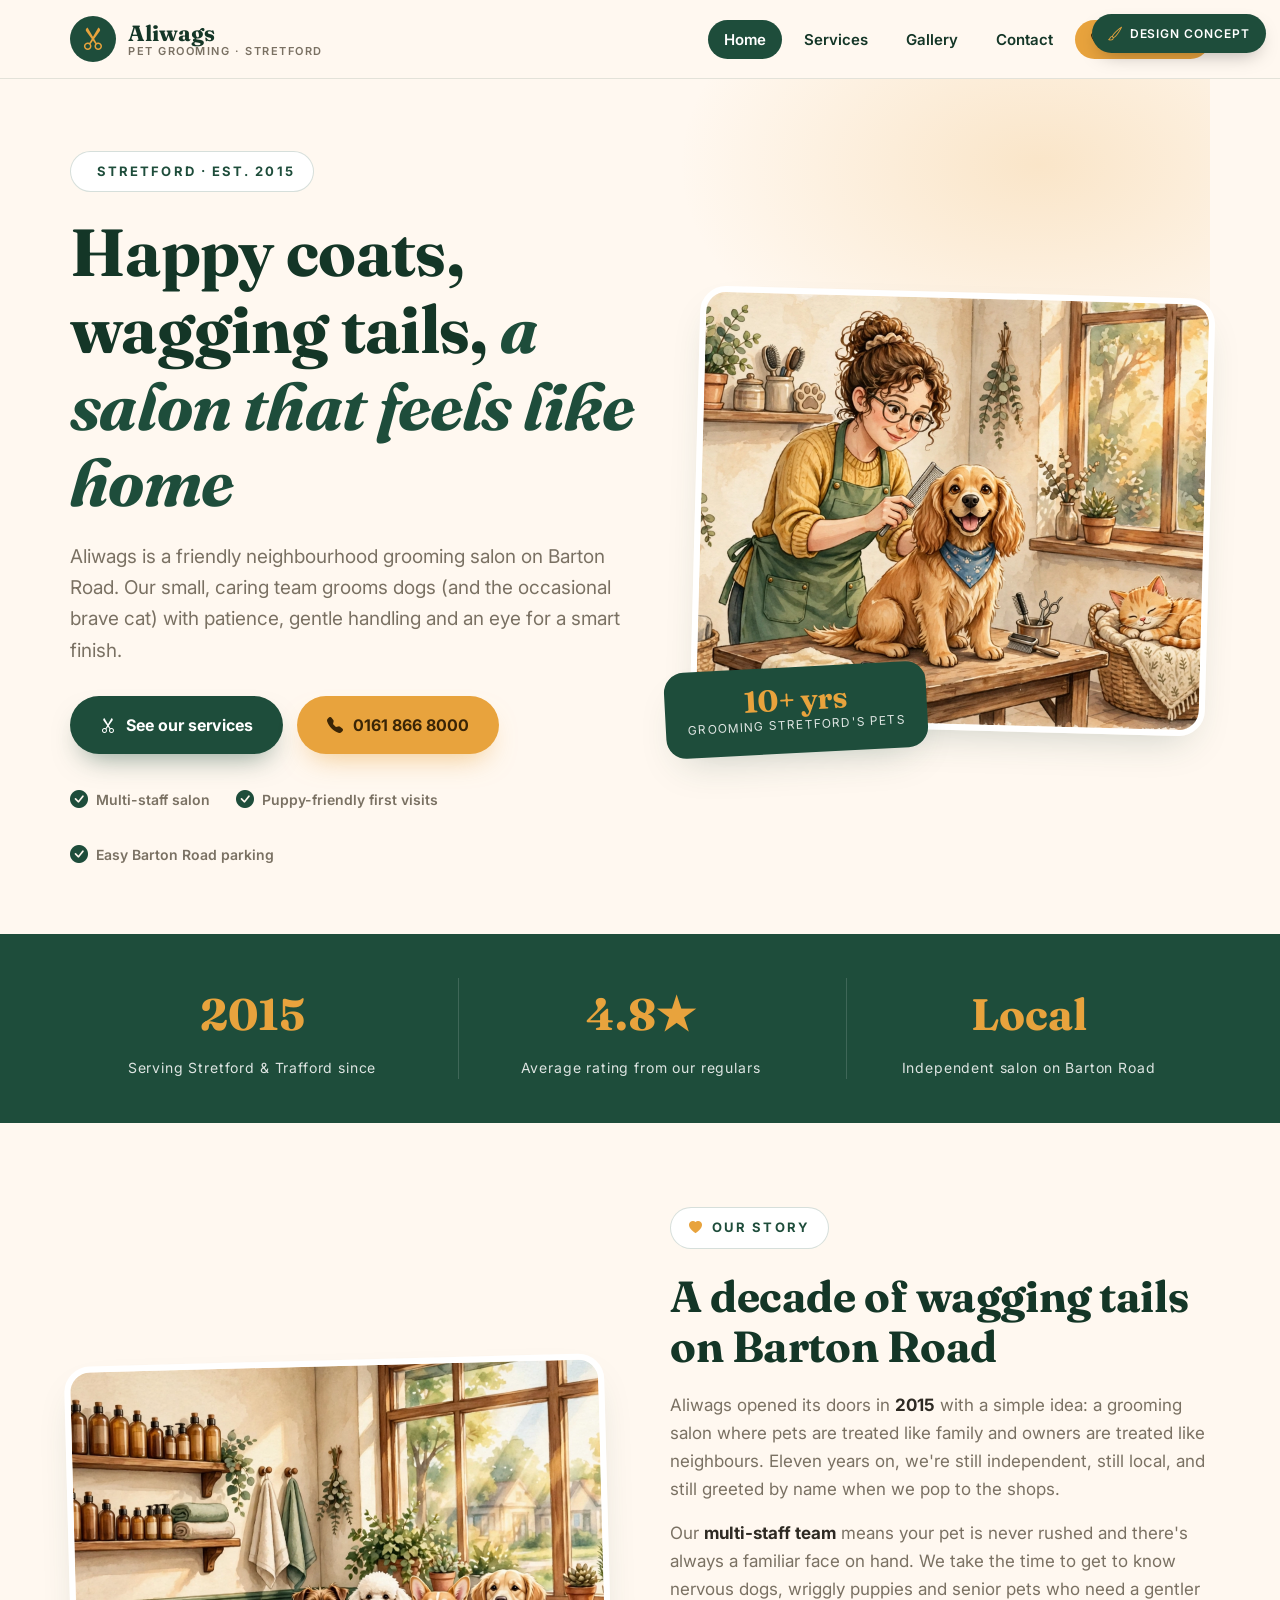
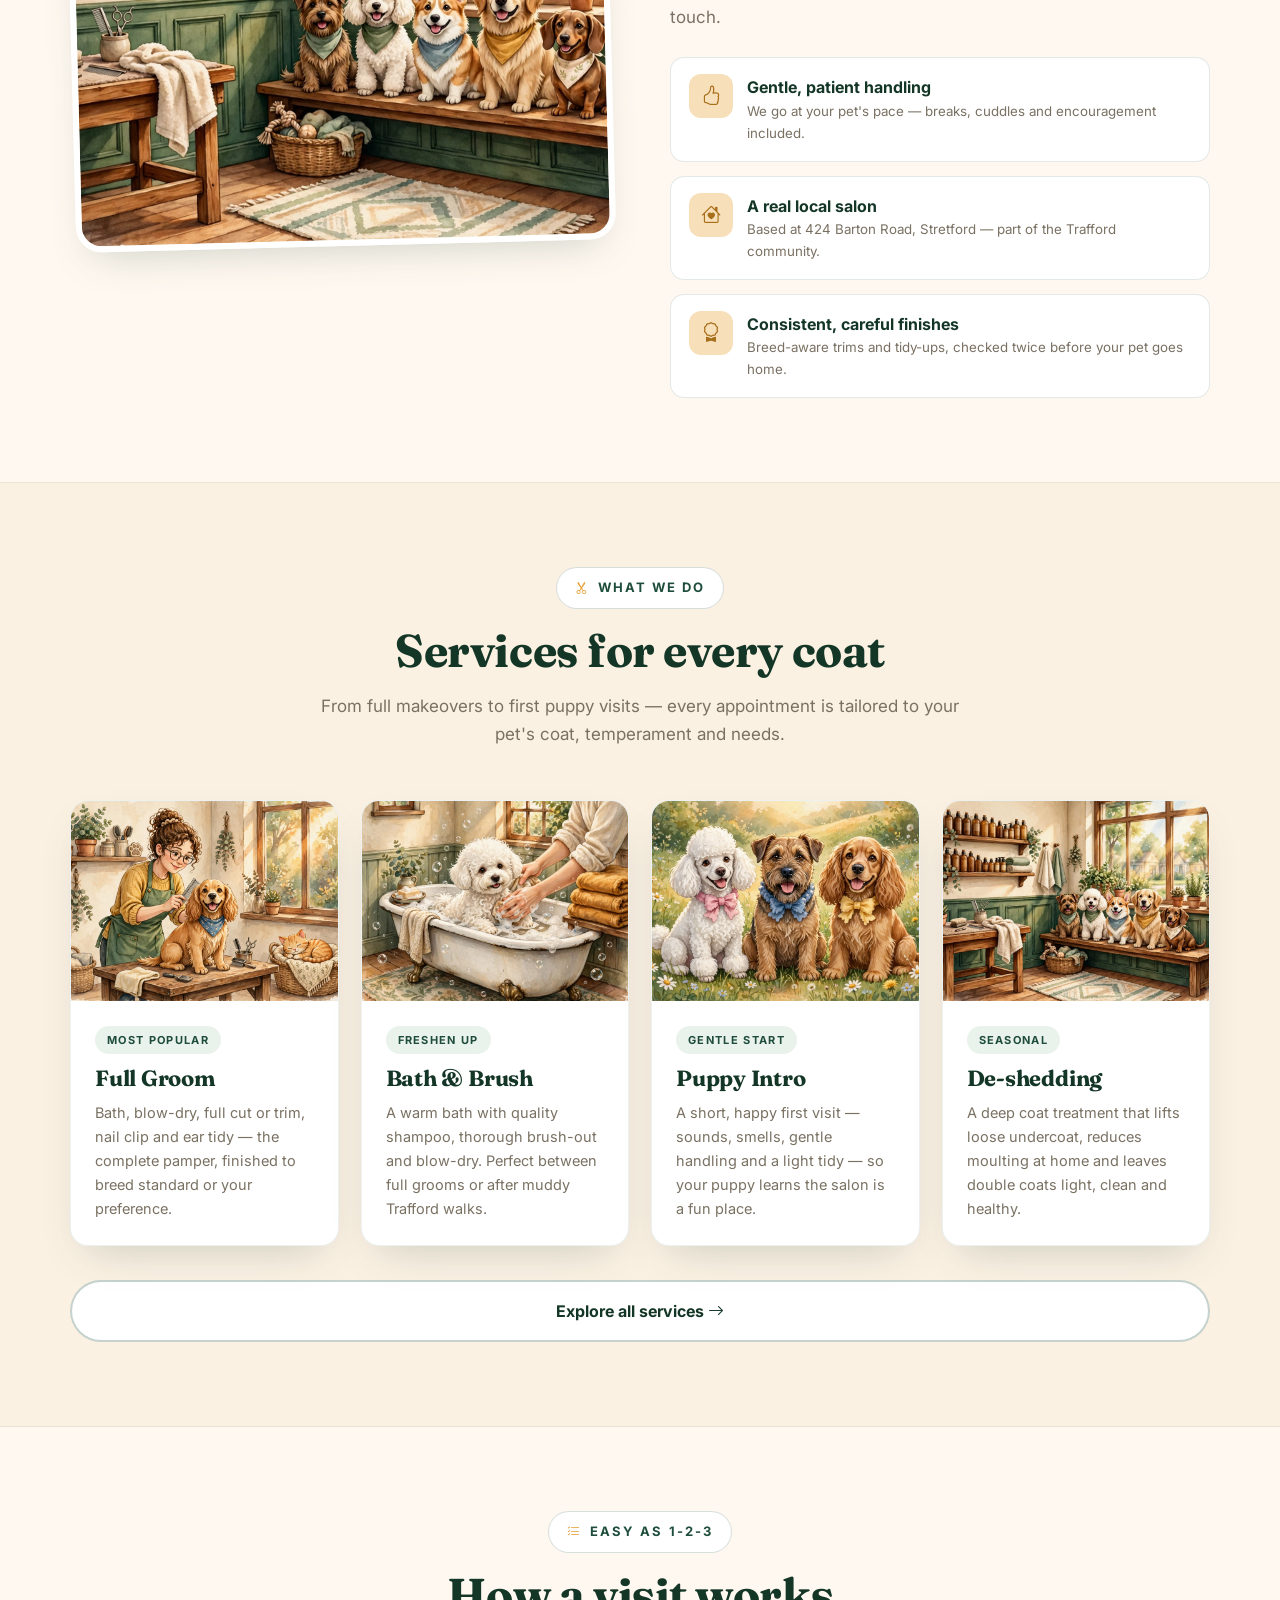
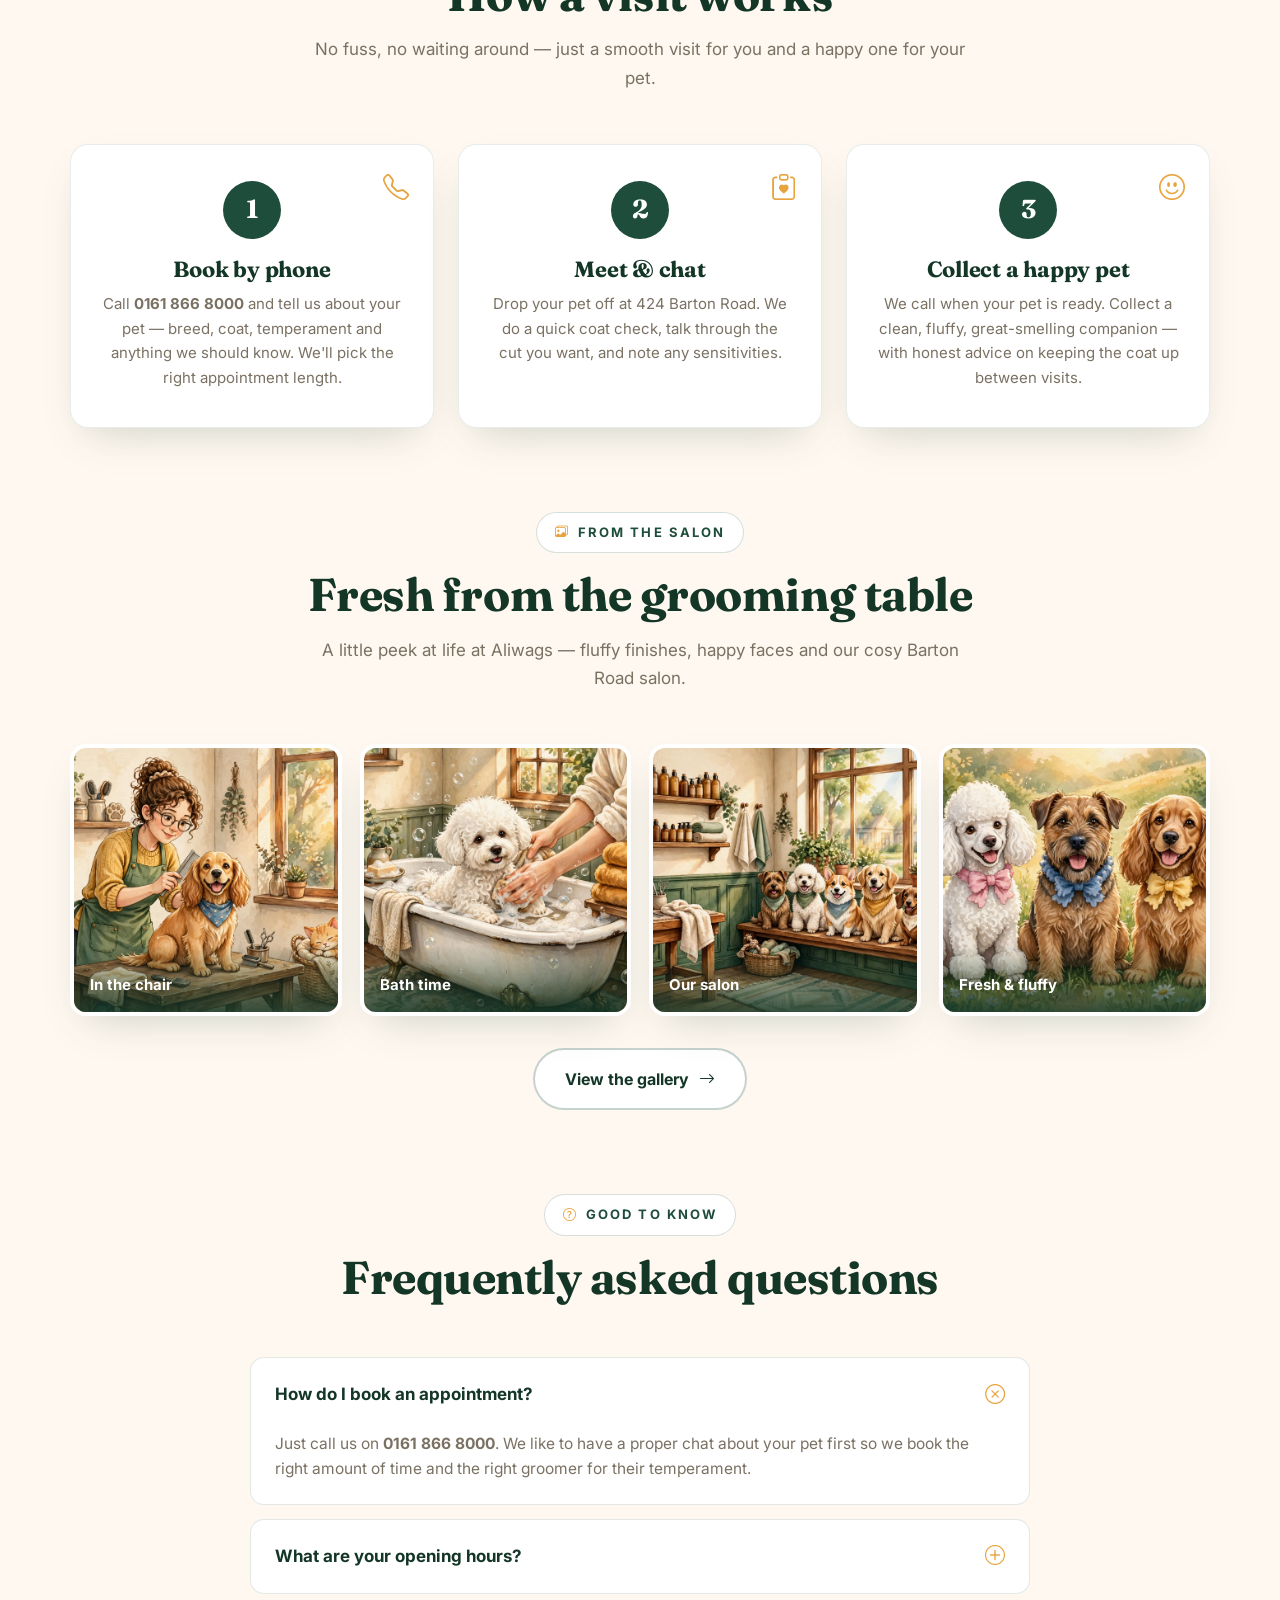
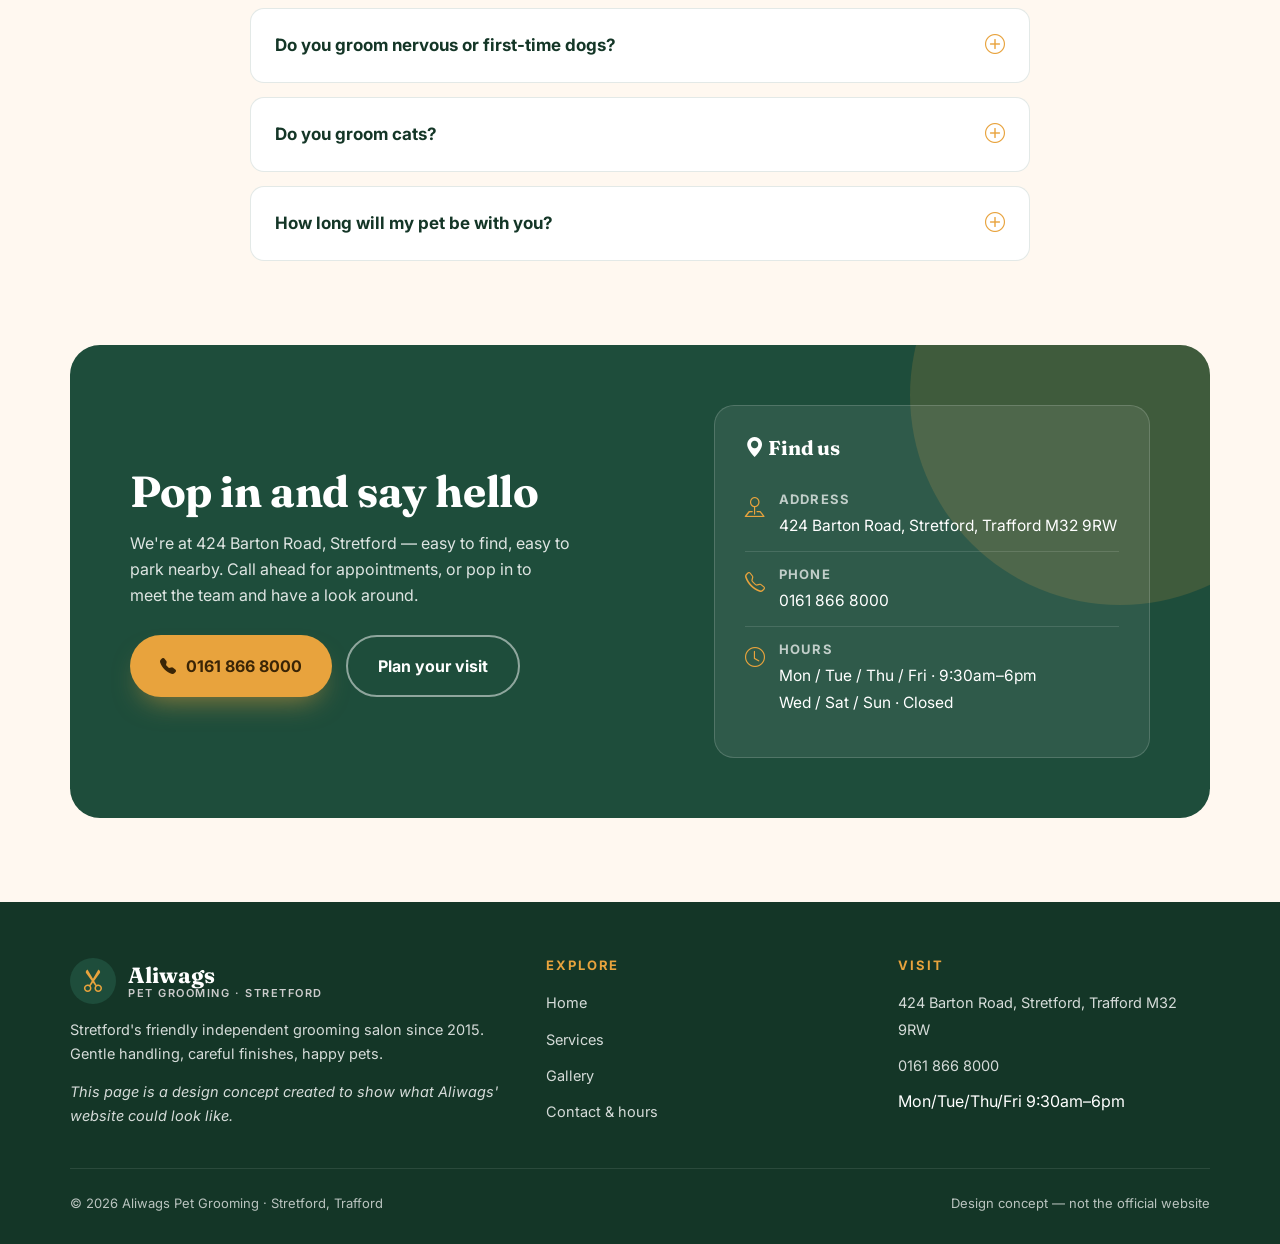
==== index.html @ 30ea9f6b "Demo website concept for Aliwags Pet Grooming (Stretford, UK)" ====
<!DOCTYPE html>
<html lang="en-GB">
<head>
<meta charset="UTF-8">
<meta name="viewport" content="width=device-width, initial-scale=1.0">
<title>Aliwags Pet Grooming | Stretford's Friendly Dog &amp; Cat Grooming Salon</title>
<meta name="description" content="Aliwags Pet Grooming, 424 Barton Road, Stretford. A friendly local grooming salon since 2015 — full grooms, baths, puppy intros and de-shedding.">
<link rel="preconnect" href="https://fonts.googleapis.com">
<link rel="preconnect" href="https://fonts.gstatic.com" crossorigin>
<link href="https://fonts.googleapis.com/css2?family=Fraunces:ital,opsz,wght@0,9..144,400;0,9..144,600;0,9..144,700;1,9..144,600&family=Inter:wght@400;500;600;700&display=swap" rel="stylesheet">
<link rel="stylesheet" href="https://cdn.jsdelivr.net/npm/bootstrap-icons@1.11.3/font/bootstrap-icons.min.css">
<link rel="stylesheet" href="assets/css/style.css">
</head>
<body>
<span class="concept-badge"><i class="bi bi-brush"></i>Design concept</span>

<header class="site-header">
  <div class="wrap nav-bar">
    <a class="brand" href="index.html" aria-label="Aliwags Pet Grooming home">
      <span class="brand-mark"><i class="bi bi-scissors"></i></span>
      <span class="brand-name">Aliwags<small>Pet Grooming · Stretford</small></span>
    </a>
    <button class="menu-toggle" aria-label="Open menu" aria-expanded="false"><i class="bi bi-list"></i></button>
    <ul class="nav-links">
      <li><a href="index.html" class="active">Home</a></li>
      <li><a href="services.html">Services</a></li>
      <li><a href="gallery.html">Gallery</a></li>
      <li><a href="contact.html">Contact</a></li>
      <li><a href="contact.html" class="nav-cta"><i class="bi bi-telephone"></i> Book a visit</a></li>
    </ul>
  </div>
</header>

<main>
  <!-- 1 · hero -->
  <div class="wrap hero">
    <div class="hero-copy">
      <span class="kicker"><i class="bi bi-paw-fill"></i> Stretford · Est. 2015</span>
      <h1>Happy coats,<br>wagging tails, <em>a salon that feels like home</em></h1>
      <p class="lead">Aliwags is a friendly neighbourhood grooming salon on Barton Road. Our small, caring team grooms dogs (and the occasional brave cat) with patience, gentle handling and an eye for a smart finish.</p>
      <div class="hero-ctas">
        <a class="btn btn-primary" href="services.html"><i class="bi bi-scissors"></i> See our services</a>
        <a class="btn btn-amber" href="contact.html"><i class="bi bi-telephone-fill"></i> 0161 866 8000</a>
      </div>
      <div class="hero-proof">
        <span><i class="bi bi-check-circle-fill"></i> Multi-staff salon</span>
        <span><i class="bi bi-check-circle-fill"></i> Puppy-friendly first visits</span>
        <span><i class="bi bi-check-circle-fill"></i> Easy Barton Road parking</span>
      </div>
    </div>
    <div class="hero-art">
      <img src="assets/img/hero-groomer.webp" alt="A groomer gently combing a happy spaniel in a warm salon">
      <div class="hero-stamp">
        <div class="big">10+ yrs</div>
        <div class="small">Grooming Stretford's pets</div>
      </div>
    </div>
  </div>

  <!-- 2 · trust stats band -->
  <div class="stats-band">
    <div class="wrap stats-grid">
      <div class="stat"><div class="num">2015</div><div class="lbl">Serving Stretford &amp; Trafford since</div></div>
      <div class="stat"><div class="num">4.8★</div><div class="lbl">Average rating from our regulars</div></div>
      <div class="stat"><div class="num">Local</div><div class="lbl">Independent salon on Barton Road</div></div>
    </div>
  </div>

  <!-- 3 · our story -->
  <section>
    <div class="wrap story-grid">
      <div class="story-art">
        <img src="assets/img/salon-interior.webp" alt="The warm, welcoming interior of the Aliwags salon">
      </div>
      <div class="story-copy">
        <span class="kicker"><i class="bi bi-heart-fill"></i> Our story</span>
        <h2>A decade of wagging tails on Barton Road</h2>
        <p>Aliwags opened its doors in <strong>2015</strong> with a simple idea: a grooming salon where pets are treated like family and owners are treated like neighbours. Eleven years on, we're still independent, still local, and still greeted by name when we pop to the shops.</p>
        <p>Our <strong>multi-staff team</strong> means your pet is never rushed and there's always a familiar face on hand. We take the time to get to know nervous dogs, wriggly puppies and senior pets who need a gentler touch.</p>
        <ul class="value-list">
          <li><span class="tile"><i class="bi bi-hand-thumbs-up"></i></span><div><b>Gentle, patient handling</b><small>We go at your pet's pace — breaks, cuddles and encouragement included.</small></div></li>
          <li><span class="tile"><i class="bi bi-house-heart"></i></span><div><b>A real local salon</b><small>Based at 424 Barton Road, Stretford — part of the Trafford community.</small></div></li>
          <li><span class="tile"><i class="bi bi-award"></i></span><div><b>Consistent, careful finishes</b><small>Breed-aware trims and tidy-ups, checked twice before your pet goes home.</small></div></li>
        </ul>
      </div>
    </div>
  </section>

  <!-- 4 · services showcase -->
  <section id="services">
    <div class="wrap">
      <div class="section-head">
        <span class="kicker"><i class="bi bi-scissors"></i> What we do</span>
        <h2>Services for every coat</h2>
        <p>From full makeovers to first puppy visits — every appointment is tailored to your pet's coat, temperament and needs.</p>
      </div>
      <div class="svc-grid">
        <article class="svc-card">
          <img src="assets/img/hero-groomer.webp" alt="Full groom in progress on a spaniel">
          <div class="svc-body">
            <span class="tag">Most popular</span>
            <h3>Full Groom</h3>
            <p>Bath, blow-dry, full cut or trim, nail clip and ear tidy — the complete pamper, finished to breed standard or your preference.</p>
          </div>
        </article>
        <article class="svc-card">
          <img src="assets/img/bath-time.webp" alt="A puppy enjoying a warm bath">
          <div class="svc-body">
            <span class="tag">Freshen up</span>
            <h3>Bath &amp; Brush</h3>
            <p>A warm bath with quality shampoo, thorough brush-out and blow-dry. Perfect between full grooms or after muddy Trafford walks.</p>
          </div>
        </article>
        <article class="svc-card">
          <img src="assets/img/happy-dogs.webp" alt="Happy puppies ready for their first groom">
          <div class="svc-body">
            <span class="tag">Gentle start</span>
            <h3>Puppy Intro</h3>
            <p>A short, happy first visit — sounds, smells, gentle handling and a light tidy — so your puppy learns the salon is a fun place.</p>
          </div>
        </article>
        <article class="svc-card">
          <img src="assets/img/salon-interior.webp" alt="De-shedding treatment area in the salon">
          <div class="svc-body">
            <span class="tag">Seasonal</span>
            <h3>De-shedding</h3>
            <p>A deep coat treatment that lifts loose undercoat, reduces moulting at home and leaves double coats light, clean and healthy.</p>
          </div>
        </article>
      </div>
      <a class="btn btn-ghost svc-more" href="services.html">Explore all services <i class="bi bi-arrow-right"></i></a>
    </div>
  </section>

  <!-- 5 · how it works -->
  <section>
    <div class="wrap">
      <div class="section-head">
        <span class="kicker"><i class="bi bi-list-check"></i> Easy as 1-2-3</span>
        <h2>How a visit works</h2>
        <p>No fuss, no waiting around — just a smooth visit for you and a happy one for your pet.</p>
      </div>
      <div class="steps">
        <div class="step">
          <i class="bi bi-telephone ico"></i>
          <div class="n">1</div>
          <h3>Book by phone</h3>
          <p>Call <strong>0161 866 8000</strong> and tell us about your pet — breed, coat, temperament and anything we should know. We'll pick the right appointment length.</p>
        </div>
        <div class="step">
          <i class="bi bi-clipboard-heart ico"></i>
          <div class="n">2</div>
          <h3>Meet &amp; chat</h3>
          <p>Drop your pet off at 424 Barton Road. We do a quick coat check, talk through the cut you want, and note any sensitivities.</p>
        </div>
        <div class="step">
          <i class="bi bi-emoji-smile ico"></i>
          <div class="n">3</div>
          <h3>Collect a happy pet</h3>
          <p>We call when your pet is ready. Collect a clean, fluffy, great-smelling companion — with honest advice on keeping the coat up between visits.</p>
        </div>
      </div>
    </div>
  </section>

  <!-- 6 · gallery preview -->
  <section style="padding-top:0">
    <div class="wrap">
      <div class="section-head">
        <span class="kicker"><i class="bi bi-images"></i> From the salon</span>
        <h2>Fresh from the grooming table</h2>
        <p>A little peek at life at Aliwags — fluffy finishes, happy faces and our cosy Barton Road salon.</p>
      </div>
      <div class="strip">
        <a href="gallery.html"><img src="assets/img/hero-groomer.webp" alt="Groomer with a spaniel"><span class="cap">In the chair</span></a>
        <a href="gallery.html"><img src="assets/img/bath-time.webp" alt="Bath time for a fluffy puppy"><span class="cap">Bath time</span></a>
        <a href="gallery.html"><img src="assets/img/salon-interior.webp" alt="Inside the Aliwags salon"><span class="cap">Our salon</span></a>
        <a href="gallery.html"><img src="assets/img/happy-dogs.webp" alt="Three happy freshly-groomed dogs"><span class="cap">Fresh &amp; fluffy</span></a>
      </div>
      <div style="text-align:center;margin-top:32px"><a class="btn btn-ghost" href="gallery.html">View the gallery <i class="bi bi-arrow-right"></i></a></div>
    </div>
  </section>

  <!-- 7 · FAQ -->
  <section style="padding-top:0">
    <div class="wrap">
      <div class="section-head">
        <span class="kicker"><i class="bi bi-question-circle"></i> Good to know</span>
        <h2>Frequently asked questions</h2>
      </div>
      <div class="faq-list">
        <details class="faq" open>
          <summary>How do I book an appointment? <i class="bi bi-plus-circle"></i></summary>
          <div class="a">Just call us on <strong>0161 866 8000</strong>. We like to have a proper chat about your pet first so we book the right amount of time and the right groomer for their temperament.</div>
        </details>
        <details class="faq">
          <summary>What are your opening hours? <i class="bi bi-plus-circle"></i></summary>
          <div class="a">We're open <strong>Monday, Tuesday, Thursday and Friday, 9:30am–6pm</strong>. We're closed on Wednesdays, Saturdays and Sundays so the team can rest — and so can the salon cats.</div>
        </details>
        <details class="faq">
          <summary>Do you groom nervous or first-time dogs? <i class="bi bi-plus-circle"></i></summary>
          <div class="a">Absolutely — it's one of the things we're known for. Our puppy intro visits are short, gentle sessions, and for nervous adults we go at their pace with breaks and plenty of reassurance. Tell us about their worries when you book.</div>
        </details>
        <details class="faq">
          <summary>Do you groom cats? <i class="bi bi-plus-circle"></i></summary>
          <div class="a">We're primarily a dog grooming salon, but we're happy to discuss confident cats for tidy-ups and de-matting. Give us a ring and we'll be honest about whether we're the right fit for your cat.</div>
        </details>
        <details class="faq">
          <summary>How long will my pet be with you? <i class="bi bi-plus-circle"></i></summary>
          <div class="a">It depends on the coat and the service — a tidy-up can be under an hour, while a full groom on a large, thick-coated dog takes longer. We'll give you a realistic time when you book and call you the moment they're ready.</div>
        </details>
      </div>
    </div>
  </section>

  <!-- 8 · visit band -->
  <section style="padding-top:0">
    <div class="wrap">
      <div class="visit">
        <div>
          <h2>Pop in and say hello</h2>
          <p>We're at 424 Barton Road, Stretford — easy to find, easy to park nearby. Call ahead for appointments, or pop in to meet the team and have a look around.</p>
          <div style="display:flex;gap:14px;flex-wrap:wrap">
            <a class="btn btn-amber" href="tel:01618668000"><i class="bi bi-telephone-fill"></i> 0161 866 8000</a>
            <a class="btn btn-ghost" href="contact.html" style="background:transparent;color:#fff;border-color:rgba(255,255,255,.5)">Plan your visit</a>
          </div>
        </div>
        <div class="visit-card">
          <h3><i class="bi bi-geo-alt-fill"></i> Find us</h3>
          <div class="vrow"><i class="bi bi-pin-map"></i><div><b>Address</b><span>424 Barton Road, Stretford, Trafford M32 9RW</span></div></div>
          <div class="vrow"><i class="bi bi-telephone"></i><div><b>Phone</b><span>0161 866 8000</span></div></div>
          <div class="vrow"><i class="bi bi-clock"></i><div><b>Hours</b><span>Mon / Tue / Thu / Fri · 9:30am–6pm<br>Wed / Sat / Sun · Closed</span></div></div>
        </div>
      </div>
    </div>
  </section>
</main>

<footer>
  <div class="wrap">
    <div class="foot-grid">
      <div>
        <div class="foot-brand">
          <span class="brand-mark"><i class="bi bi-scissors"></i></span>
          <span class="brand-name" style="color:#fff">Aliwags<small style="color:#ccc">Pet Grooming · Stretford</small></span>
        </div>
        <p>Stretford's friendly independent grooming salon since 2015. Gentle handling, careful finishes, happy pets.</p>
        <p class="concept-note" style="margin-top:14px">This page is a design concept created to show what Aliwags' website could look like.</p>
      </div>
      <div>
        <h4>Explore</h4>
        <ul>
          <li><a href="index.html">Home</a></li>
          <li><a href="services.html">Services</a></li>
          <li><a href="gallery.html">Gallery</a></li>
          <li><a href="contact.html">Contact &amp; hours</a></li>
        </ul>
      </div>
      <div>
        <h4>Visit</h4>
        <ul>
          <li><a href="contact.html">424 Barton Road, Stretford, Trafford M32 9RW</a></li>
          <li><a href="tel:01618668000">0161 866 8000</a></li>
          <li><span>Mon/Tue/Thu/Fri 9:30am–6pm</span></li>
        </ul>
      </div>
    </div>
    <div class="foot-bottom">
      <span>© 2026 Aliwags Pet Grooming · Stretford, Trafford</span>
      <span>Design concept — not the official website</span>
    </div>
  </div>
</footer>

<script>
(function(){
  var t=document.querySelector('.menu-toggle'), n=document.querySelector('.nav-links');
  t.addEventListener('click',function(){
    var open=n.classList.toggle('open');
    t.setAttribute('aria-expanded',open);
    t.innerHTML=open?'<i class="bi bi-x-lg"></i>':'<i class="bi bi-list"></i>';
  });
  n.addEventListener('click',function(e){ if(e.target.closest('a')){ n.classList.remove('open'); t.innerHTML='<i class="bi bi-list"></i>'; }});
})();
</script>
</body>
</html>
---- assets/css/style.css ----
/* Aliwags Pet Grooming — demo concept site */
:root{
  --cream:#FFF8F0;
  --cream-deep:#FBF1E3;
  --forest:#1E4D3B;
  --forest-deep:#143627;
  --amber:#E8A33D;
  --amber-soft:#F7DFB9;
  --ink:#2E2A23;
  --muted:#7A7163;
  --card:#FFFFFF;
  --radius:18px;
  --shadow:0 18px 40px -18px rgba(30,77,59,.25);
}
*{margin:0;padding:0;box-sizing:border-box}
html{scroll-behavior:smooth}
body{
  font-family:'Inter',system-ui,-apple-system,sans-serif;
  background:var(--cream);
  color:var(--ink);
  line-height:1.65;
  overflow-x:hidden;
}
h1,h2,h3,h4{font-family:'Fraunces',serif;color:var(--forest-deep);line-height:1.15;letter-spacing:-.01em}
img{max-width:100%;display:block}
a{color:inherit}
.wrap{width:min(1140px,92%);margin:0 auto}

/* ---------- concept badge ---------- */
.concept-badge{
  position:fixed;top:14px;right:14px;z-index:2000;
  background:var(--forest);color:#fff;font-size:12px;font-weight:600;letter-spacing:.08em;text-transform:uppercase;
  padding:8px 16px;border-radius:999px;box-shadow:0 8px 20px -8px rgba(0,0,0,.35);
  display:inline-flex;align-items:center;gap:7px;
}
.concept-badge i{font-size:14px;color:var(--amber)}

/* ---------- header / nav ---------- */
.site-header{
  position:sticky;top:0;z-index:900;
  background:rgba(255,248,240,.92);backdrop-filter:blur(10px);
  border-bottom:1px solid rgba(30,77,59,.12);
}
.nav-bar{display:flex;align-items:center;justify-content:space-between;padding:16px 0}
.brand{display:flex;align-items:center;gap:12px;text-decoration:none}
.brand-mark{
  width:46px;height:46px;border-radius:50%;background:var(--forest);color:var(--amber);
  display:flex;align-items:center;justify-content:center;font-size:24px;flex:none;
}
.brand-name{font-family:'Fraunces',serif;font-size:22px;font-weight:700;color:var(--forest-deep);line-height:1.1}
.brand-name small{display:block;font-family:'Inter',sans-serif;font-size:11px;font-weight:600;letter-spacing:.14em;text-transform:uppercase;color:var(--muted)}
.nav-links{display:flex;align-items:center;gap:6px;list-style:none}
.nav-links a{
  text-decoration:none;font-weight:600;font-size:15px;color:var(--forest-deep);
  padding:10px 16px;border-radius:999px;transition:background .2s;
}
.nav-links a:hover{background:var(--amber-soft)}
.nav-links a.active{background:var(--forest);color:#fff}
.nav-cta{background:var(--amber)!important;color:#3a2506!important}
.menu-toggle{display:none;background:none;border:2px solid var(--forest);border-radius:10px;
  width:46px;height:46px;cursor:pointer;color:var(--forest);font-size:22px}

/* ---------- hero (home) ---------- */
.hero{display:grid;grid-template-columns:1.05fr .95fr;gap:56px;align-items:center;padding:72px 0 64px;position:relative}
.hero::before{
  content:"";position:absolute;inset:0;pointer-events:none;
  background:radial-gradient(600px 380px at 85% 10%,rgba(232,163,61,.22),transparent 60%);
}
.kicker{display:inline-flex;align-items:center;gap:8px;font-size:13px;font-weight:700;letter-spacing:.16em;text-transform:uppercase;
  color:var(--forest);background:#fff;border:1px solid rgba(30,77,59,.18);padding:9px 18px;border-radius:999px;margin-bottom:22px}
.kicker i{color:var(--amber)}
.hero h1{font-size:clamp(42px,5.2vw,68px);margin-bottom:20px}
.hero h1 em{font-style:italic;color:var(--forest)}
.hero p.lead{font-size:19px;color:var(--muted);max-width:52ch;margin-bottom:30px}
.hero-ctas{display:flex;gap:14px;flex-wrap:wrap;margin-bottom:30px}
.btn{display:inline-flex;align-items:center;gap:10px;text-decoration:none;font-weight:700;font-size:16px;
  padding:16px 30px;border-radius:999px;transition:transform .2s,box-shadow .2s;cursor:pointer;border:none}
.btn:hover{transform:translateY(-2px)}
.btn-primary{background:var(--forest);color:#fff;box-shadow:0 14px 28px -12px rgba(30,77,59,.55)}
.btn-amber{background:var(--amber);color:#3a2506;box-shadow:0 14px 28px -12px rgba(232,163,61,.6)}
.btn-ghost{background:#fff;color:var(--forest-deep);border:2px solid rgba(30,77,59,.25)}
.hero-proof{display:flex;gap:26px;flex-wrap:wrap;font-size:14px;color:var(--muted);font-weight:600}
.hero-proof span{display:inline-flex;align-items:center;gap:8px}
.hero-proof i{color:var(--forest);font-size:18px}
.hero-art{position:relative}
.hero-art img{border-radius:26px;box-shadow:var(--shadow);border:6px solid #fff;transform:rotate(1.5deg);width:100%;aspect-ratio:4/3.4;object-fit:cover}
.hero-stamp{
  position:absolute;left:-30px;bottom:-24px;background:var(--forest);color:#fff;border-radius:20px;
  padding:18px 22px;box-shadow:var(--shadow);transform:rotate(-3deg);text-align:center;
}
.hero-stamp .big{font-family:'Fraunces',serif;font-size:30px;font-weight:700;color:var(--amber);line-height:1}
.hero-stamp .small{font-size:12px;letter-spacing:.1em;text-transform:uppercase;opacity:.85}

/* ---------- stats band ---------- */
.stats-band{background:var(--forest);color:#fff;padding:44px 0}
.stats-grid{display:grid;grid-template-columns:repeat(3,1fr);gap:24px;text-align:center}
.stat .num{font-family:'Fraunces',serif;font-size:44px;font-weight:700;color:var(--amber)}
.stat .lbl{font-size:14px;letter-spacing:.06em;opacity:.85;margin-top:6px}
.stat + .stat{border-left:1px solid rgba(255,255,255,.15)}

/* ---------- sections ---------- */
section{padding:84px 0}
.section-head{text-align:center;max-width:680px;margin:0 auto 52px}
.section-head .kicker{margin-bottom:16px}
.section-head h2{font-size:clamp(32px,3.6vw,46px);margin-bottom:14px}
.section-head p{color:var(--muted);font-size:17px}

/* story */
.story-grid{display:grid;grid-template-columns:1fr 1fr;gap:60px;align-items:center}
.story-art img{border-radius:26px;box-shadow:var(--shadow);border:6px solid #fff;transform:rotate(-1.5deg);width:100%;aspect-ratio:4/3.6;object-fit:cover}
.story-copy h2{font-size:clamp(32px,3.4vw,44px);margin-bottom:20px}
.story-copy p{color:var(--muted);margin-bottom:16px;font-size:17px}
.story-copy p strong{color:var(--ink)}
.value-list{list-style:none;margin-top:26px;display:grid;gap:14px}
.value-list li{display:flex;gap:14px;align-items:flex-start;background:#fff;border:1px solid rgba(30,77,59,.12);border-radius:14px;padding:16px 18px}
.value-list .tile{flex:none;width:44px;height:44px;border-radius:12px;background:var(--amber-soft);color:#a86f1b;display:flex;align-items:center;justify-content:center;font-size:20px}
.value-list b{color:var(--forest-deep)}
.value-list small{color:var(--muted);display:block}

/* services showcase */
#services{background:var(--cream-deep);border-top:1px solid rgba(30,77,59,.08);border-bottom:1px solid rgba(30,77,59,.08)}
.svc-grid{display:grid;grid-template-columns:repeat(4,1fr);gap:22px}
.svc-card{background:var(--card);border-radius:var(--radius);overflow:hidden;box-shadow:var(--shadow);border:1px solid rgba(30,77,59,.08);transition:transform .25s}
.svc-card:hover{transform:translateY(-6px)}
.svc-card img{width:100%;aspect-ratio:4/3;object-fit:cover}
.svc-body{padding:24px}
.svc-body .tag{display:inline-block;font-size:11px;font-weight:700;letter-spacing:.12em;text-transform:uppercase;color:var(--forest);background:#EAF2EC;padding:5px 12px;border-radius:999px;margin-bottom:12px}
.svc-body h3{font-size:22px;margin-bottom:10px}
.svc-body p{font-size:14.5px;color:var(--muted)}
.svc-more{display:block;text-align:center;margin-top:34px}

/* how it works */
.steps{display:grid;grid-template-columns:repeat(3,1fr);gap:24px;counter-reset:step}
.step{background:#fff;border-radius:var(--radius);padding:36px 30px;text-align:center;border:1px solid rgba(30,77,59,.1);position:relative;box-shadow:var(--shadow)}
.step .n{
  width:58px;height:58px;border-radius:50%;background:var(--forest);color:#fff;
  font-family:'Fraunces',serif;font-size:26px;font-weight:700;display:flex;align-items:center;justify-content:center;margin:0 auto 18px;
}
.step h3{font-size:22px;margin-bottom:10px}
.step p{color:var(--muted);font-size:15px}
.step .ico{position:absolute;top:22px;right:24px;font-size:26px;color:var(--amber)}

/* gallery preview */
.strip{display:grid;grid-template-columns:repeat(4,1fr);gap:18px}
.strip a{display:block;border-radius:16px;overflow:hidden;box-shadow:var(--shadow);border:4px solid #fff;position:relative;text-decoration:none}
.strip img{width:100%;aspect-ratio:1/1;object-fit:cover;transition:transform .35s}
.strip a:hover img{transform:scale(1.06)}
.strip .cap{position:absolute;left:0;right:0;bottom:0;padding:28px 16px 14px;color:#fff;font-weight:700;font-size:15px;
  background:linear-gradient(transparent,rgba(20,54,39,.85))}

/* FAQ */
.faq-list{max-width:780px;margin:0 auto;display:grid;gap:14px}
.faq{background:#fff;border:1px solid rgba(30,77,59,.12);border-radius:14px;overflow:hidden}
.faq summary{cursor:pointer;list-style:none;display:flex;justify-content:space-between;align-items:center;gap:16px;
  padding:20px 24px;font-weight:700;font-size:17px;color:var(--forest-deep)}
.faq summary::-webkit-details-marker{display:none}
.faq summary i{color:var(--amber);font-size:20px;flex:none;transition:transform .25s}
.faq[open] summary i{transform:rotate(45deg)}
.faq .a{padding:0 24px 22px;color:var(--muted);font-size:15.5px}

/* visit band */
.visit{background:var(--forest);color:#fff;border-radius:30px;padding:60px;display:grid;grid-template-columns:1.1fr .9fr;gap:50px;align-items:center;position:relative;overflow:hidden}
.visit::after{content:"";position:absolute;width:420px;height:420px;border-radius:50%;background:rgba(232,163,61,.16);top:-160px;right:-120px}
.visit h2{color:#fff;font-size:clamp(30px,3.4vw,44px);margin-bottom:14px}
.visit p{opacity:.85;margin-bottom:26px;max-width:44ch}
.visit-card{background:rgba(255,255,255,.08);border:1px solid rgba(255,255,255,.16);border-radius:20px;padding:30px;position:relative;z-index:2}
.visit-card h3{color:#fff;font-size:20px;margin-bottom:18px}
.vrow{display:flex;gap:14px;align-items:flex-start;padding:12px 0;border-bottom:1px solid rgba(255,255,255,.12)}
.vrow:last-child{border:none}
.vrow i{font-size:20px;color:var(--amber);margin-top:3px}
.vrow b{display:block;font-size:13px;letter-spacing:.1em;text-transform:uppercase;opacity:.7;margin-bottom:2px}
.vrow span{font-size:15.5px}

/* footer */
footer{background:var(--forest-deep);color:#fff;padding:56px 0 30px}
.foot-grid{display:grid;grid-template-columns:1.4fr 1fr 1fr;gap:40px;margin-bottom:40px}
.foot-grid h4{color:var(--amber);font-family:'Inter',sans-serif;font-size:13px;letter-spacing:.14em;text-transform:uppercase;margin-bottom:16px}
.foot-grid p,.foot-grid a{font-size:14.5px;opacity:.82;text-decoration:none}
.foot-grid ul{list-style:none;display:grid;gap:10px}
.foot-grid a:hover{opacity:1;color:var(--amber)}
.foot-brand{display:flex;align-items:center;gap:12px;margin-bottom:14px}
.foot-bottom{border-top:1px solid rgba(255,255,255,.14);padding-top:24px;display:flex;justify-content:space-between;gap:14px;flex-wrap:wrap;font-size:13px;opacity:.7}
.concept-note{opacity:.55;font-style:italic}

/* ---------- inner pages ---------- */
.page-hero{background:var(--forest);color:#fff;padding:70px 0;text-align:center;position:relative;overflow:hidden}
.page-hero::after{content:"";position:absolute;width:520px;height:520px;border-radius:50%;background:rgba(232,163,61,.14);bottom:-260px;left:50%;transform:translateX(-50%)}
.page-hero h1{color:#fff;font-size:clamp(36px,4.6vw,58px);margin-bottom:12px;position:relative;z-index:2}
.page-hero p{opacity:.85;max-width:60ch;margin:0 auto;position:relative;z-index:2}
.crumbs{font-size:13px;letter-spacing:.1em;text-transform:uppercase;opacity:.6;margin-bottom:14px;position:relative;z-index:2}
.crumbs a{color:var(--amber);text-decoration:none}

/* services detail */
.svc-detail{display:grid;grid-template-columns:1fr 1fr;gap:56px;align-items:center;margin-bottom:80px}
.svc-detail:last-of-type{margin-bottom:0}
.svc-detail.flip .svc-art{order:2}
.svc-art img{border-radius:24px;box-shadow:var(--shadow);border:6px solid #fff;width:100%;aspect-ratio:4/3.2;object-fit:cover}
.svc-art{position:relative}
.svc-art .tile-badge{
  position:absolute;top:-20px;right:24px;width:76px;height:76px;border-radius:22px;background:var(--amber);
  display:flex;align-items:center;justify-content:center;font-size:34px;color:#3a2506;box-shadow:var(--shadow);transform:rotate(8deg);
}
.svc-copy .tag{display:inline-block;font-size:11px;font-weight:700;letter-spacing:.12em;text-transform:uppercase;color:var(--forest);background:#EAF2EC;padding:5px 12px;border-radius:999px;margin-bottom:14px}
.svc-copy h2{font-size:clamp(28px,3vw,38px);margin-bottom:16px}
.svc-copy p{color:var(--muted);margin-bottom:14px;font-size:16px}
.svc-copy ul{list-style:none;display:grid;gap:10px;margin:20px 0 26px}
.svc-copy ul li{display:flex;gap:12px;align-items:flex-start;font-size:15px}
.svc-copy ul i{color:var(--forest);font-size:18px;margin-top:3px}

/* gallery grid */
.gallery-grid{display:grid;grid-template-columns:repeat(2,1fr);gap:26px}
.g-item{border-radius:22px;overflow:hidden;box-shadow:var(--shadow);border:6px solid #fff;position:relative}
.g-item img{width:100%;aspect-ratio:4/3;object-fit:cover}
.g-item figcaption{position:absolute;left:0;right:0;bottom:0;padding:34px 22px 18px;color:#fff;font-weight:700;font-size:17px;
  background:linear-gradient(transparent,rgba(20,54,39,.85))}
.g-item figcaption small{display:block;font-weight:400;font-size:13px;opacity:.85}

/* contact */
.contact-grid{display:grid;grid-template-columns:1fr 1fr;gap:56px;align-items:start}
.hours-table{width:100%;border-collapse:collapse;background:#fff;border-radius:16px;overflow:hidden;box-shadow:var(--shadow);font-size:15px}
.hours-table th{background:var(--forest);color:#fff;text-align:left;padding:14px 20px;font-size:13px;letter-spacing:.1em;text-transform:uppercase}
.hours-table td{padding:13px 20px;border-bottom:1px solid rgba(30,77,59,.08)}
.hours-table tr:last-child td{border:none}
.hours-table tr.closed td{color:var(--muted);font-style:italic}
.hours-table tr.today td{background:var(--amber-soft);font-weight:700}
.info-card{background:#fff;border-radius:var(--radius);padding:30px;box-shadow:var(--shadow);border:1px solid rgba(30,77,59,.08);margin-bottom:24px}
.info-card h3{font-size:21px;margin-bottom:16px;display:flex;align-items:center;gap:10px}
.info-card h3 i{color:var(--amber)}
.info-card .vrow{border-bottom-color:rgba(30,77,59,.1)}
.info-card .vrow b{color:var(--muted)}
.btn-block{display:block;text-align:center;width:100%}
.map-link{display:inline-flex;align-items:center;gap:10px;margin-top:18px;font-weight:700;color:var(--forest);text-decoration:none}
.map-link:hover{color:var(--amber)}

/* ---------- responsive ---------- */
@media (max-width:960px){
  .concept-badge{top:auto;right:auto;bottom:14px;left:14px}
  .menu-toggle{display:block}
  .nav-links{
    display:none;position:absolute;top:100%;left:0;right:0;
    flex-direction:column;align-items:stretch;gap:4px;
    background:var(--cream);border-bottom:1px solid rgba(30,77,59,.15);
    padding:14px 4% 20px;box-shadow:0 24px 40px -20px rgba(0,0,0,.3);
  }
  .nav-links.open{display:flex;z-index:1500}
  .nav-links a{text-align:center;padding:14px}
  .site-header{position:sticky}
  .hero{grid-template-columns:1fr;padding:52px 0 48px;gap:40px}
  .hero-stamp{left:10px}
  .svc-grid{grid-template-columns:1fr 1fr}
  .strip{grid-template-columns:1fr 1fr}
  .stats-grid{grid-template-columns:1fr;gap:26px}
  .stat + .stat{border-left:none;border-top:1px solid rgba(255,255,255,.15);padding-top:26px}
  .story-grid,.svc-detail,.visit,.contact-grid,.foot-grid{grid-template-columns:1fr}
  .visit{padding:44px 30px}
  .steps{grid-template-columns:1fr}
  .gallery-grid{grid-template-columns:1fr}
  .svc-detail.flip .svc-art{order:0}
}
@media (max-width:560px){
  .svc-grid{grid-template-columns:1fr}
  section{padding:64px 0}
  .concept-badge{font-size:10px;padding:7px 12px}
}
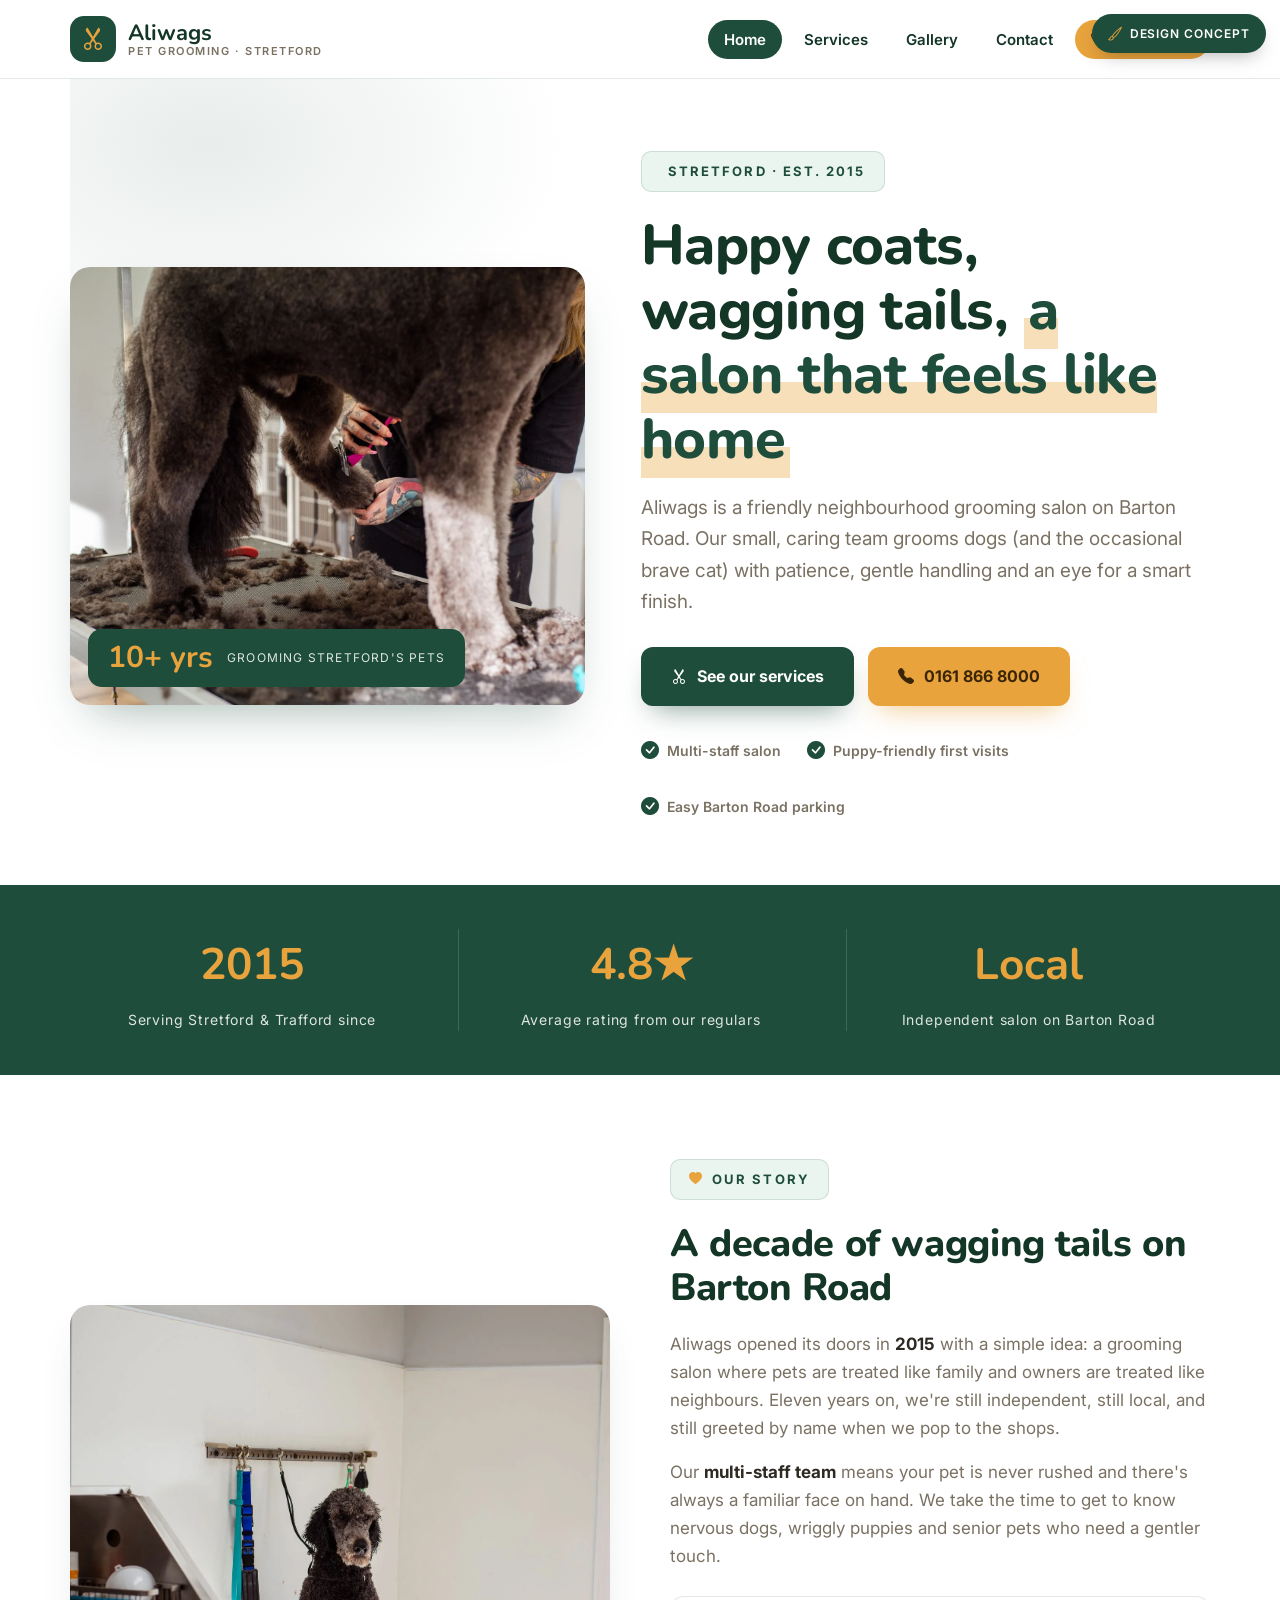
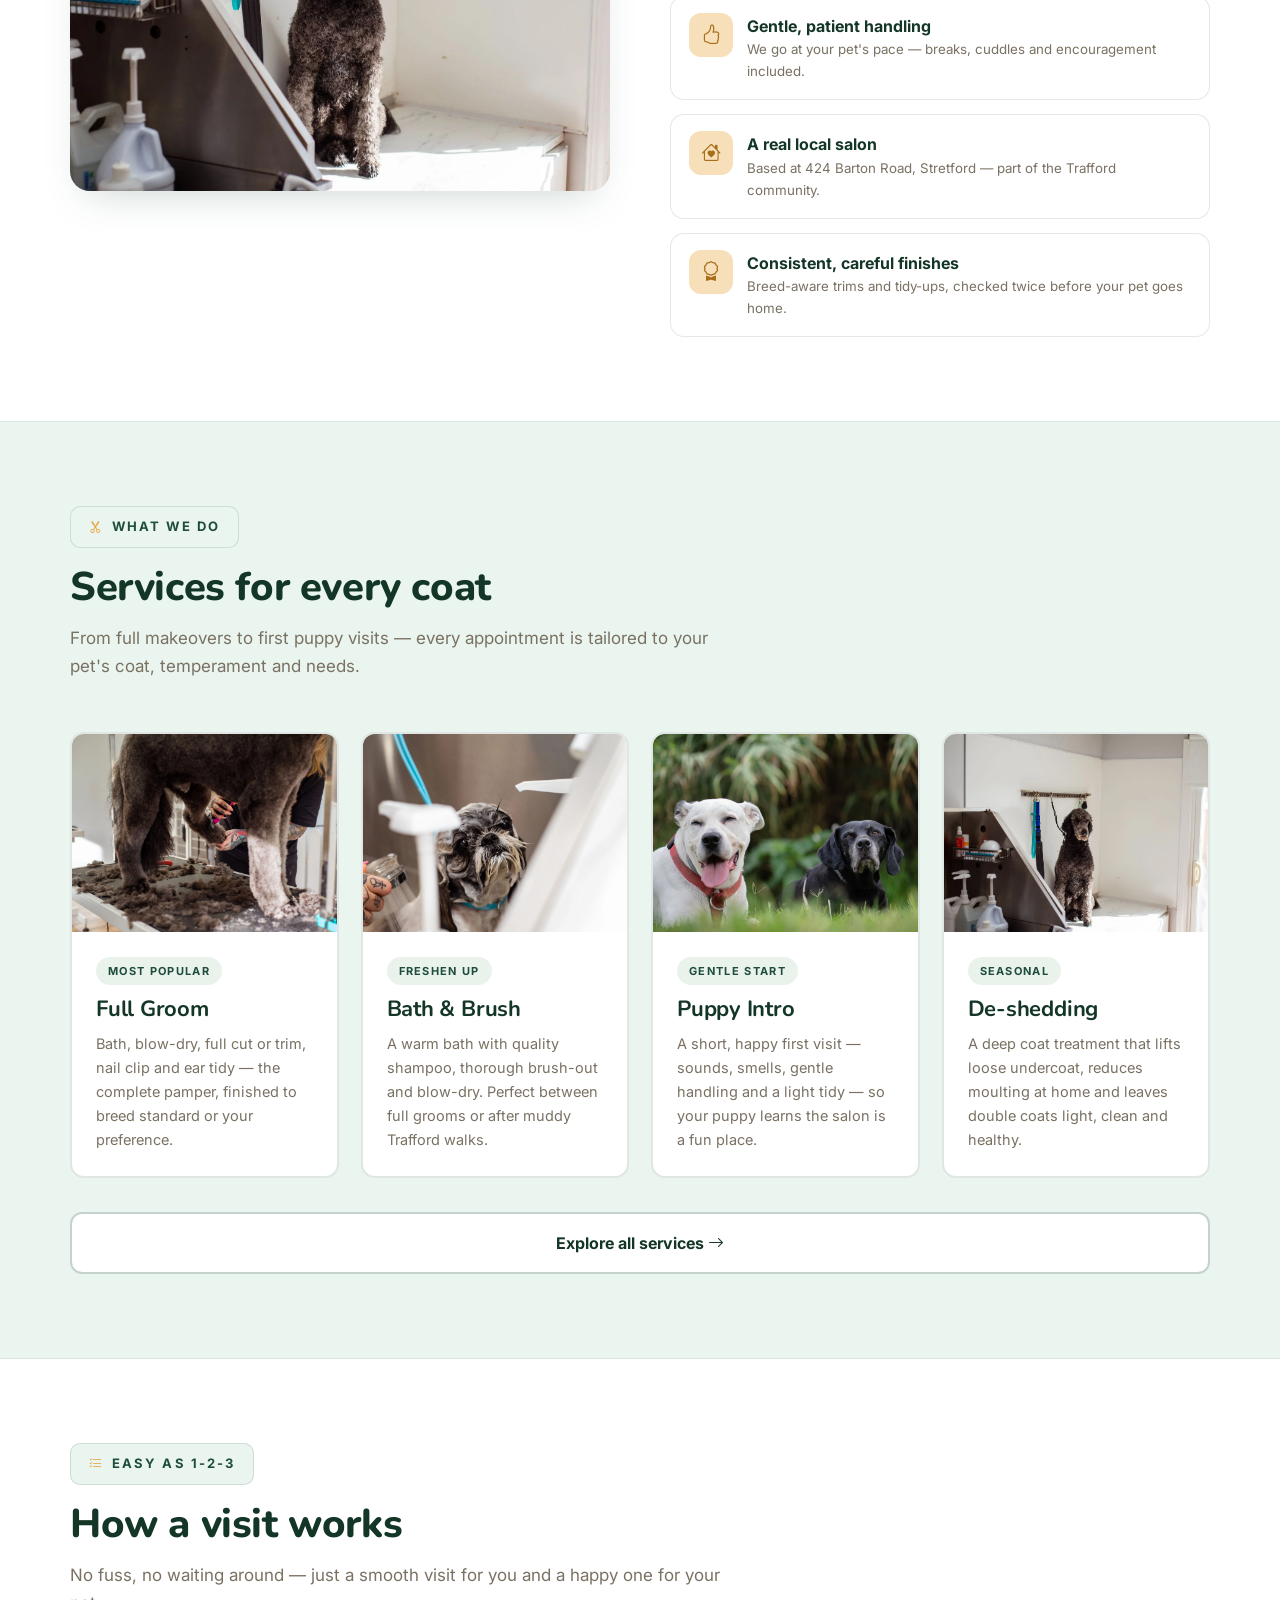
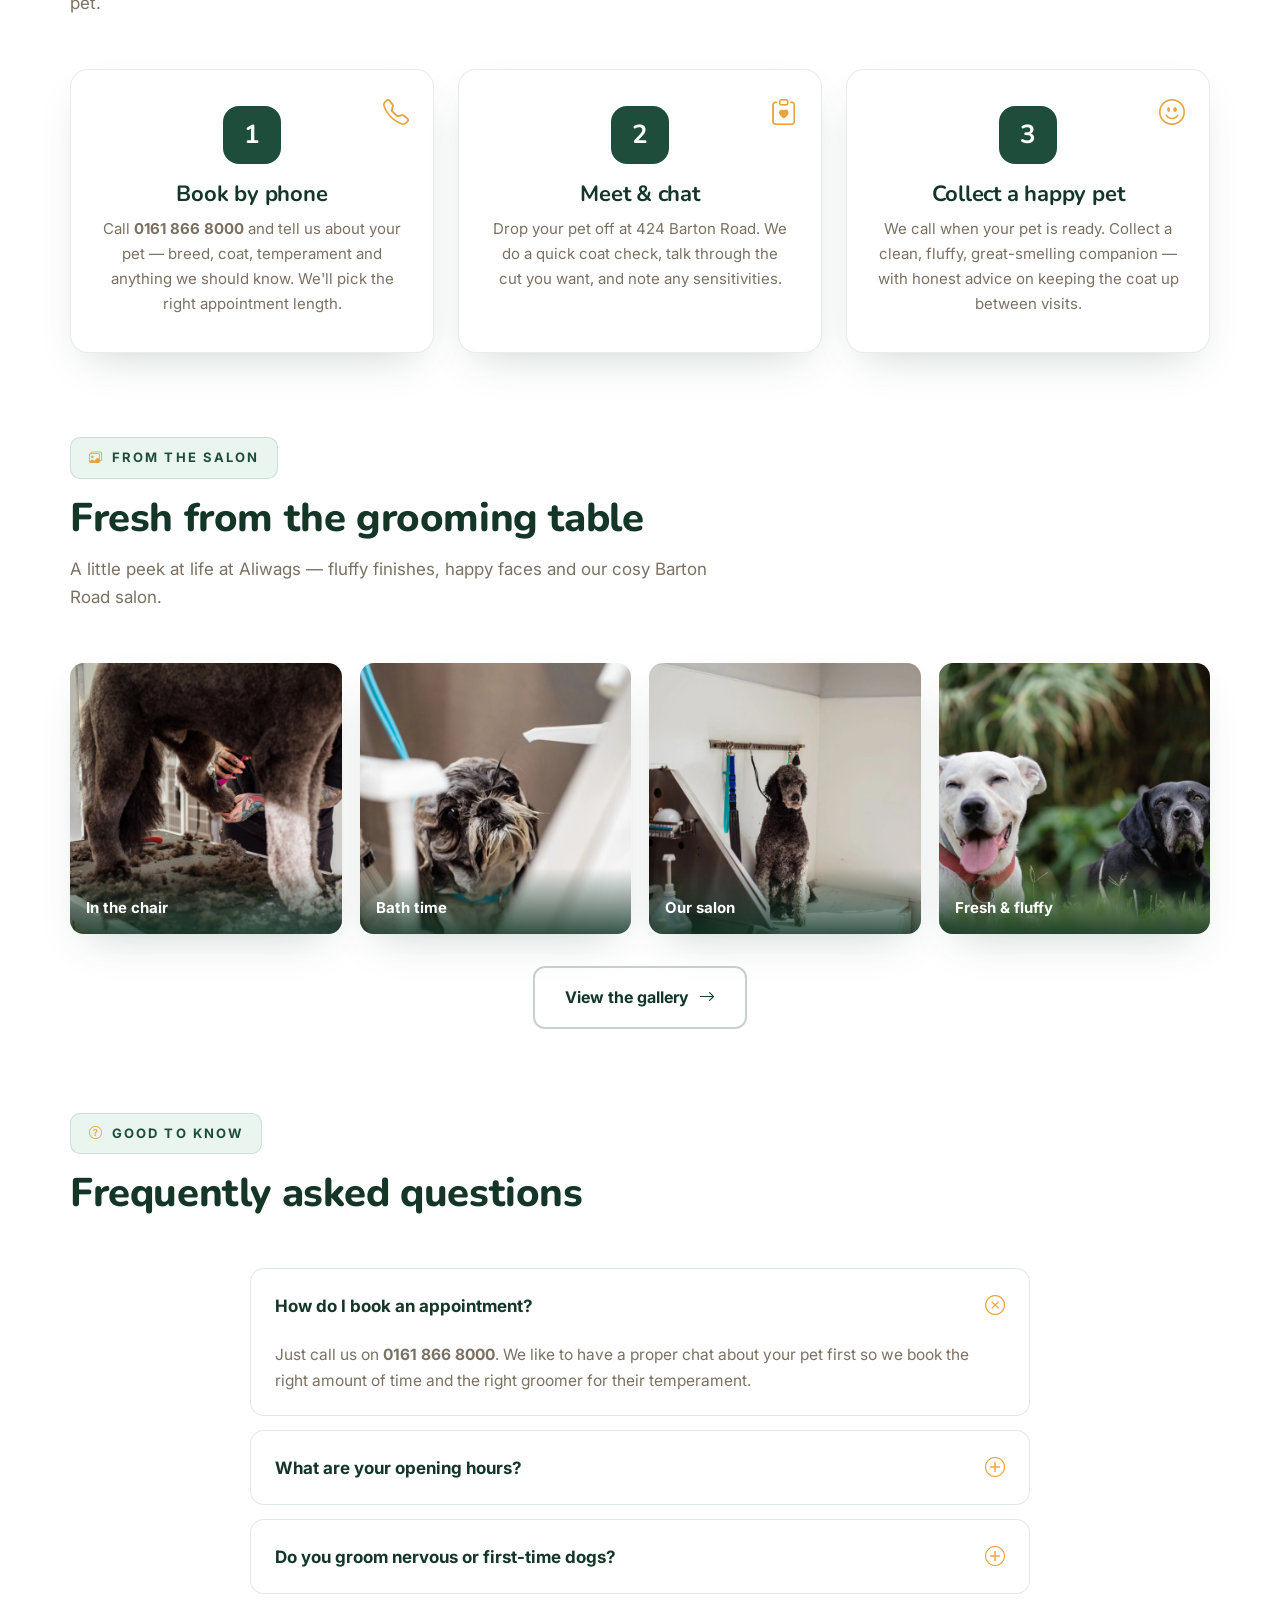
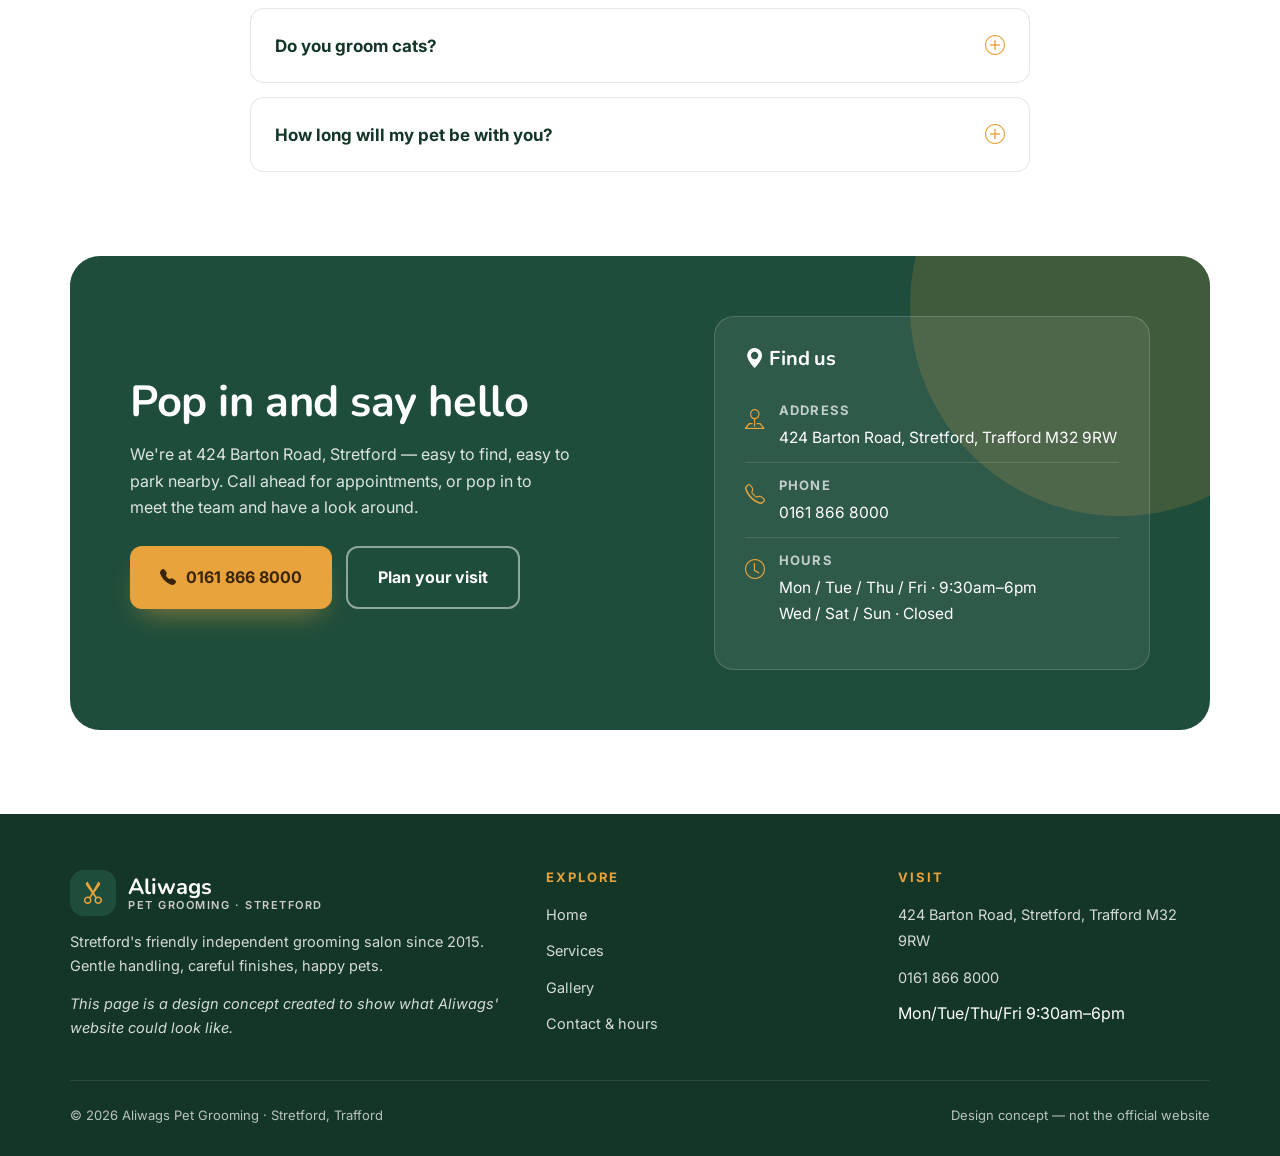
==== commit 73d2c6e3: "Demo website concept for Aliwags Pet Grooming (Stretford)" ====
--- a/index.html
+++ b/index.html
@@ -7,7 +7,7 @@
 <meta name="description" content="Aliwags Pet Grooming, 424 Barton Road, Stretford. A friendly local grooming salon since 2015 — full grooms, baths, puppy intros and de-shedding.">
 <link rel="preconnect" href="https://fonts.googleapis.com">
 <link rel="preconnect" href="https://fonts.gstatic.com" crossorigin>
-<link href="https://fonts.googleapis.com/css2?family=Fraunces:ital,opsz,wght@0,9..144,400;0,9..144,600;0,9..144,700;1,9..144,600&family=Inter:wght@400;500;600;700&display=swap" rel="stylesheet">
+<link href="https://fonts.googleapis.com/css2?family=Nunito:wght@600;700;800;900&family=Inter:wght@400;500;600;700&display=swap" rel="stylesheet">
 <link rel="stylesheet" href="https://cdn.jsdelivr.net/npm/bootstrap-icons@1.11.3/font/bootstrap-icons.min.css">
 <link rel="stylesheet" href="assets/css/style.css">
 </head>
--- a/assets/css/style.css
+++ b/assets/css/style.css
@@ -1,7 +1,7 @@
 /* Aliwags Pet Grooming — demo concept site */
 :root{
-  --cream:#FFF8F0;
-  --cream-deep:#FBF1E3;
+  --cream:#FFFFFF;
+  --cream-deep:#E9F5EE;
   --forest:#1E4D3B;
   --forest-deep:#143627;
   --amber:#E8A33D;
@@ -21,7 +21,7 @@
   line-height:1.65;
   overflow-x:hidden;
 }
-h1,h2,h3,h4{font-family:'Fraunces',serif;color:var(--forest-deep);line-height:1.15;letter-spacing:-.01em}
+h1,h2,h3,h4{font-family:'Nunito',sans-serif;color:var(--forest-deep);line-height:1.15;letter-spacing:-.01em}
 img{max-width:100%;display:block}
 a{color:inherit}
 .wrap{width:min(1140px,92%);margin:0 auto}
@@ -38,16 +38,16 @@
 /* ---------- header / nav ---------- */
 .site-header{
   position:sticky;top:0;z-index:900;
-  background:rgba(255,248,240,.92);backdrop-filter:blur(10px);
+  background:rgba(255,255,255,.94);backdrop-filter:blur(10px);
   border-bottom:1px solid rgba(30,77,59,.12);
 }
 .nav-bar{display:flex;align-items:center;justify-content:space-between;padding:16px 0}
 .brand{display:flex;align-items:center;gap:12px;text-decoration:none}
 .brand-mark{
-  width:46px;height:46px;border-radius:50%;background:var(--forest);color:var(--amber);
+  width:46px;height:46px;border-radius:14px;background:var(--forest);color:var(--amber);
   display:flex;align-items:center;justify-content:center;font-size:24px;flex:none;
 }
-.brand-name{font-family:'Fraunces',serif;font-size:22px;font-weight:700;color:var(--forest-deep);line-height:1.1}
+.brand-name{font-family:'Nunito',sans-serif;font-size:22px;font-weight:700;color:var(--forest-deep);line-height:1.1}
 .brand-name small{display:block;font-family:'Inter',sans-serif;font-size:11px;font-weight:600;letter-spacing:.14em;text-transform:uppercase;color:var(--muted)}
 .nav-links{display:flex;align-items:center;gap:6px;list-style:none}
 .nav-links a{
@@ -61,20 +61,21 @@
   width:46px;height:46px;cursor:pointer;color:var(--forest);font-size:22px}
 
 /* ---------- hero (home) ---------- */
-.hero{display:grid;grid-template-columns:1.05fr .95fr;gap:56px;align-items:center;padding:72px 0 64px;position:relative}
+.hero{display:grid;grid-template-columns:.95fr 1.05fr;gap:56px;align-items:center;padding:72px 0 64px;position:relative}
+.hero-art{order:-1}
 .hero::before{
   content:"";position:absolute;inset:0;pointer-events:none;
-  background:radial-gradient(600px 380px at 85% 10%,rgba(232,163,61,.22),transparent 60%);
+  background:radial-gradient(600px 380px at 12% 8%,rgba(30,77,59,.10),transparent 60%);
 }
 .kicker{display:inline-flex;align-items:center;gap:8px;font-size:13px;font-weight:700;letter-spacing:.16em;text-transform:uppercase;
-  color:var(--forest);background:#fff;border:1px solid rgba(30,77,59,.18);padding:9px 18px;border-radius:999px;margin-bottom:22px}
+  color:var(--forest);background:var(--cream-deep);border:1px solid rgba(30,77,59,.14);padding:9px 18px;border-radius:10px;margin-bottom:22px}
 .kicker i{color:var(--amber)}
-.hero h1{font-size:clamp(42px,5.2vw,68px);margin-bottom:20px}
-.hero h1 em{font-style:italic;color:var(--forest)}
+.hero h1{font-size:clamp(38px,4.6vw,56px);margin-bottom:20px;font-weight:800}
+.hero h1 em{font-style:normal;color:var(--forest);background:linear-gradient(transparent 60%,var(--amber-soft) 60%);padding:0 4px}
 .hero p.lead{font-size:19px;color:var(--muted);max-width:52ch;margin-bottom:30px}
 .hero-ctas{display:flex;gap:14px;flex-wrap:wrap;margin-bottom:30px}
 .btn{display:inline-flex;align-items:center;gap:10px;text-decoration:none;font-weight:700;font-size:16px;
-  padding:16px 30px;border-radius:999px;transition:transform .2s,box-shadow .2s;cursor:pointer;border:none}
+  padding:16px 30px;border-radius:12px;transition:transform .2s,box-shadow .2s;cursor:pointer;border:none}
 .btn:hover{transform:translateY(-2px)}
 .btn-primary{background:var(--forest);color:#fff;box-shadow:0 14px 28px -12px rgba(30,77,59,.55)}
 .btn-amber{background:var(--amber);color:#3a2506;box-shadow:0 14px 28px -12px rgba(232,163,61,.6)}
@@ -83,32 +84,32 @@
 .hero-proof span{display:inline-flex;align-items:center;gap:8px}
 .hero-proof i{color:var(--forest);font-size:18px}
 .hero-art{position:relative}
-.hero-art img{border-radius:26px;box-shadow:var(--shadow);border:6px solid #fff;transform:rotate(1.5deg);width:100%;aspect-ratio:4/3.4;object-fit:cover}
+.hero-art img{border-radius:20px;box-shadow:0 24px 48px -20px rgba(30,77,59,.35);border:none;width:100%;aspect-ratio:4/3.4;object-fit:cover}
 .hero-stamp{
-  position:absolute;left:-30px;bottom:-24px;background:var(--forest);color:#fff;border-radius:20px;
-  padding:18px 22px;box-shadow:var(--shadow);transform:rotate(-3deg);text-align:center;
-}
-.hero-stamp .big{font-family:'Fraunces',serif;font-size:30px;font-weight:700;color:var(--amber);line-height:1}
+  position:absolute;left:18px;bottom:18px;background:var(--forest);color:#fff;border-radius:14px;
+  padding:14px 20px;box-shadow:var(--shadow);text-align:left;display:flex;align-items:center;gap:14px;
+}
+.hero-stamp .big{font-family:'Nunito',sans-serif;font-size:30px;font-weight:700;color:var(--amber);line-height:1}
 .hero-stamp .small{font-size:12px;letter-spacing:.1em;text-transform:uppercase;opacity:.85}
 
 /* ---------- stats band ---------- */
 .stats-band{background:var(--forest);color:#fff;padding:44px 0}
 .stats-grid{display:grid;grid-template-columns:repeat(3,1fr);gap:24px;text-align:center}
-.stat .num{font-family:'Fraunces',serif;font-size:44px;font-weight:700;color:var(--amber)}
+.stat .num{font-family:'Nunito',sans-serif;font-size:44px;font-weight:700;color:var(--amber)}
 .stat .lbl{font-size:14px;letter-spacing:.06em;opacity:.85;margin-top:6px}
 .stat + .stat{border-left:1px solid rgba(255,255,255,.15)}
 
 /* ---------- sections ---------- */
 section{padding:84px 0}
-.section-head{text-align:center;max-width:680px;margin:0 auto 52px}
+.section-head{text-align:left;max-width:680px;margin:0 0 52px}
 .section-head .kicker{margin-bottom:16px}
-.section-head h2{font-size:clamp(32px,3.6vw,46px);margin-bottom:14px}
+.section-head h2{font-size:clamp(29px,3.2vw,40px);margin-bottom:14px;font-weight:800}
 .section-head p{color:var(--muted);font-size:17px}
 
 /* story */
 .story-grid{display:grid;grid-template-columns:1fr 1fr;gap:60px;align-items:center}
-.story-art img{border-radius:26px;box-shadow:var(--shadow);border:6px solid #fff;transform:rotate(-1.5deg);width:100%;aspect-ratio:4/3.6;object-fit:cover}
-.story-copy h2{font-size:clamp(32px,3.4vw,44px);margin-bottom:20px}
+.story-art img{border-radius:20px;box-shadow:var(--shadow);width:100%;aspect-ratio:4/3.6;object-fit:cover}
+.story-copy h2{font-size:clamp(29px,3vw,38px);margin-bottom:20px;font-weight:800}
 .story-copy p{color:var(--muted);margin-bottom:16px;font-size:17px}
 .story-copy p strong{color:var(--ink)}
 .value-list{list-style:none;margin-top:26px;display:grid;gap:14px}
@@ -120,7 +121,7 @@
 /* services showcase */
 #services{background:var(--cream-deep);border-top:1px solid rgba(30,77,59,.08);border-bottom:1px solid rgba(30,77,59,.08)}
 .svc-grid{display:grid;grid-template-columns:repeat(4,1fr);gap:22px}
-.svc-card{background:var(--card);border-radius:var(--radius);overflow:hidden;box-shadow:var(--shadow);border:1px solid rgba(30,77,59,.08);transition:transform .25s}
+.svc-card{background:var(--card);border-radius:14px;overflow:hidden;box-shadow:none;border:2px solid rgba(30,77,59,.14);transition:transform .25s}
 .svc-card:hover{transform:translateY(-6px)}
 .svc-card img{width:100%;aspect-ratio:4/3;object-fit:cover}
 .svc-body{padding:24px}
@@ -133,8 +134,8 @@
 .steps{display:grid;grid-template-columns:repeat(3,1fr);gap:24px;counter-reset:step}
 .step{background:#fff;border-radius:var(--radius);padding:36px 30px;text-align:center;border:1px solid rgba(30,77,59,.1);position:relative;box-shadow:var(--shadow)}
 .step .n{
-  width:58px;height:58px;border-radius:50%;background:var(--forest);color:#fff;
-  font-family:'Fraunces',serif;font-size:26px;font-weight:700;display:flex;align-items:center;justify-content:center;margin:0 auto 18px;
+  width:58px;height:58px;border-radius:16px;background:var(--forest);color:#fff;
+  font-family:'Nunito',sans-serif;font-size:26px;font-weight:700;display:flex;align-items:center;justify-content:center;margin:0 auto 18px;
 }
 .step h3{font-size:22px;margin-bottom:10px}
 .step p{color:var(--muted);font-size:15px}
@@ -142,7 +143,7 @@
 
 /* gallery preview */
 .strip{display:grid;grid-template-columns:repeat(4,1fr);gap:18px}
-.strip a{display:block;border-radius:16px;overflow:hidden;box-shadow:var(--shadow);border:4px solid #fff;position:relative;text-decoration:none}
+.strip a{display:block;border-radius:14px;overflow:hidden;box-shadow:var(--shadow);position:relative;text-decoration:none}
 .strip img{width:100%;aspect-ratio:1/1;object-fit:cover;transition:transform .35s}
 .strip a:hover img{transform:scale(1.06)}
 .strip .cap{position:absolute;left:0;right:0;bottom:0;padding:28px 16px 14px;color:#fff;font-weight:700;font-size:15px;
@@ -194,7 +195,7 @@
 .svc-detail{display:grid;grid-template-columns:1fr 1fr;gap:56px;align-items:center;margin-bottom:80px}
 .svc-detail:last-of-type{margin-bottom:0}
 .svc-detail.flip .svc-art{order:2}
-.svc-art img{border-radius:24px;box-shadow:var(--shadow);border:6px solid #fff;width:100%;aspect-ratio:4/3.2;object-fit:cover}
+.svc-art img{border-radius:16px;box-shadow:var(--shadow);width:100%;aspect-ratio:4/3.2;object-fit:cover}
 .svc-art{position:relative}
 .svc-art .tile-badge{
   position:absolute;top:-20px;right:24px;width:76px;height:76px;border-radius:22px;background:var(--amber);
@@ -209,7 +210,7 @@
 
 /* gallery grid */
 .gallery-grid{display:grid;grid-template-columns:repeat(2,1fr);gap:26px}
-.g-item{border-radius:22px;overflow:hidden;box-shadow:var(--shadow);border:6px solid #fff;position:relative}
+.g-item{border-radius:16px;overflow:hidden;box-shadow:var(--shadow);position:relative}
 .g-item img{width:100%;aspect-ratio:4/3;object-fit:cover}
 .g-item figcaption{position:absolute;left:0;right:0;bottom:0;padding:34px 22px 18px;color:#fff;font-weight:700;font-size:17px;
   background:linear-gradient(transparent,rgba(20,54,39,.85))}
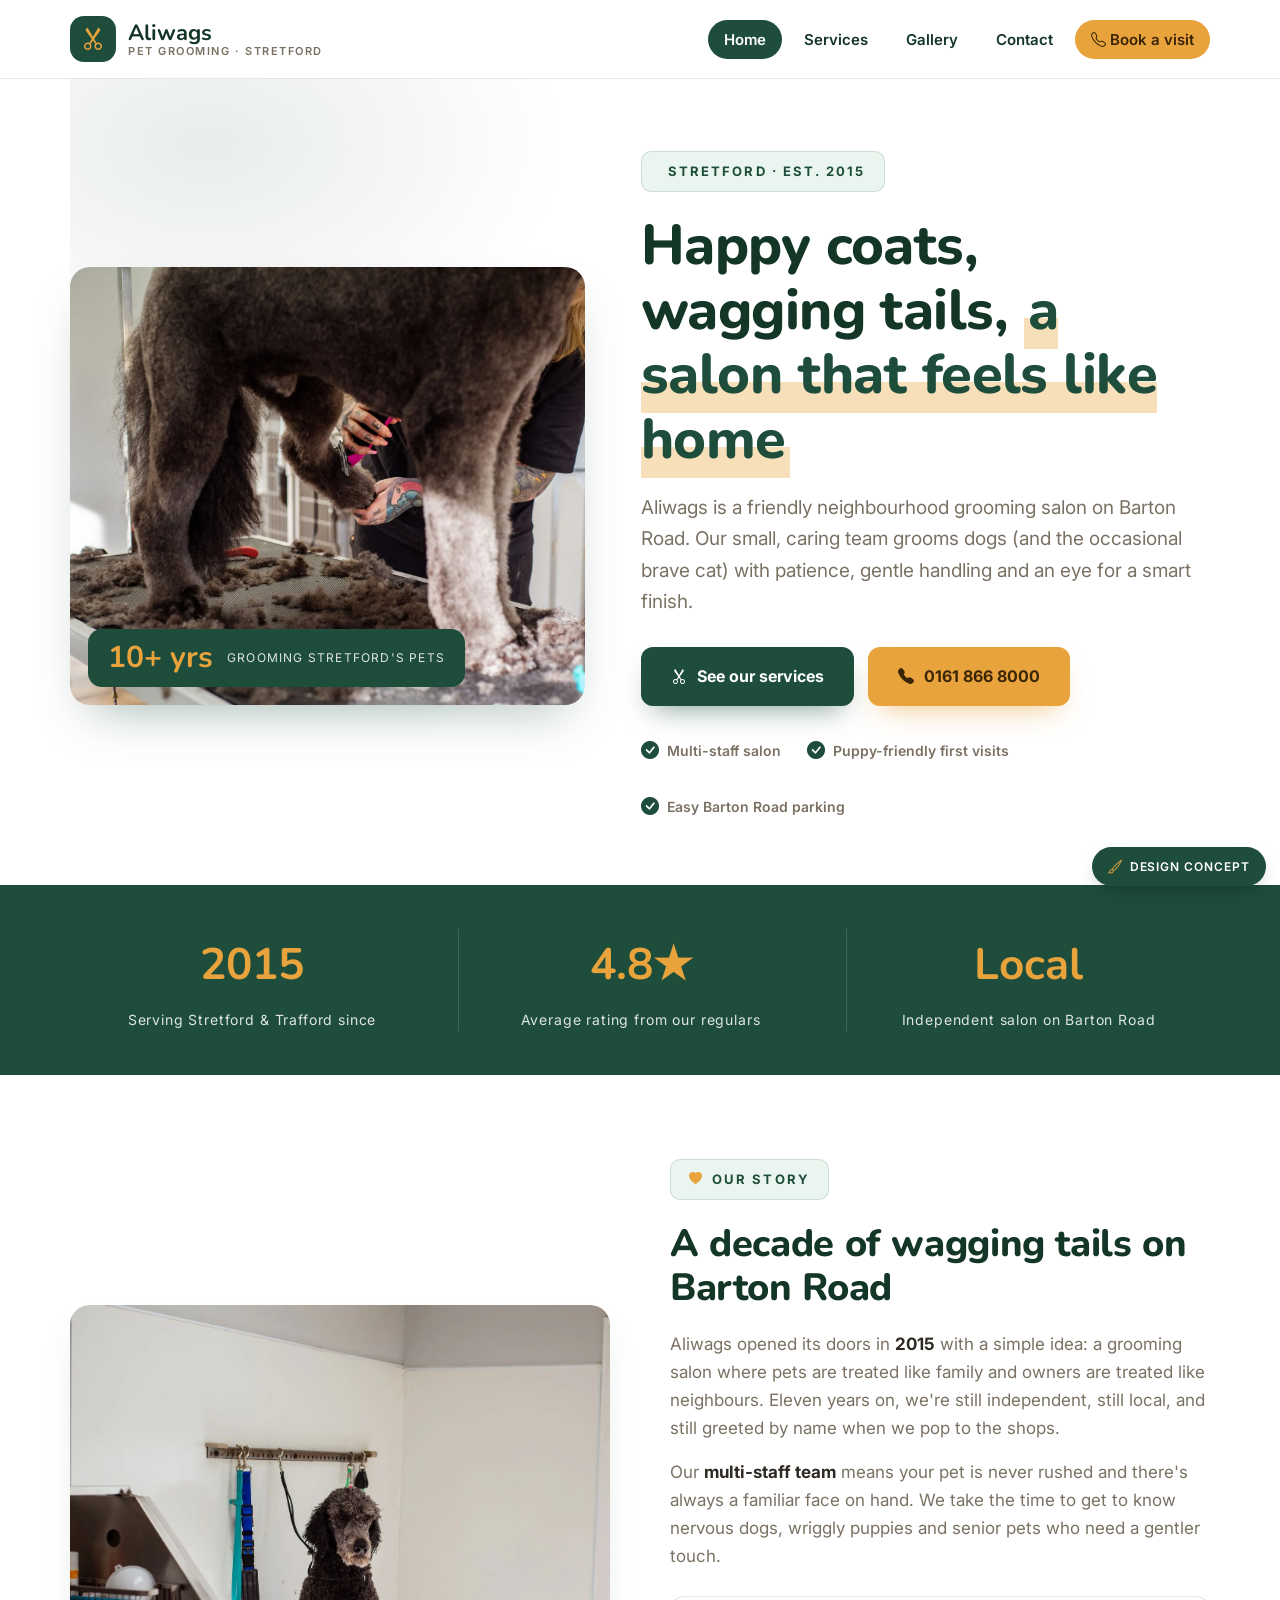
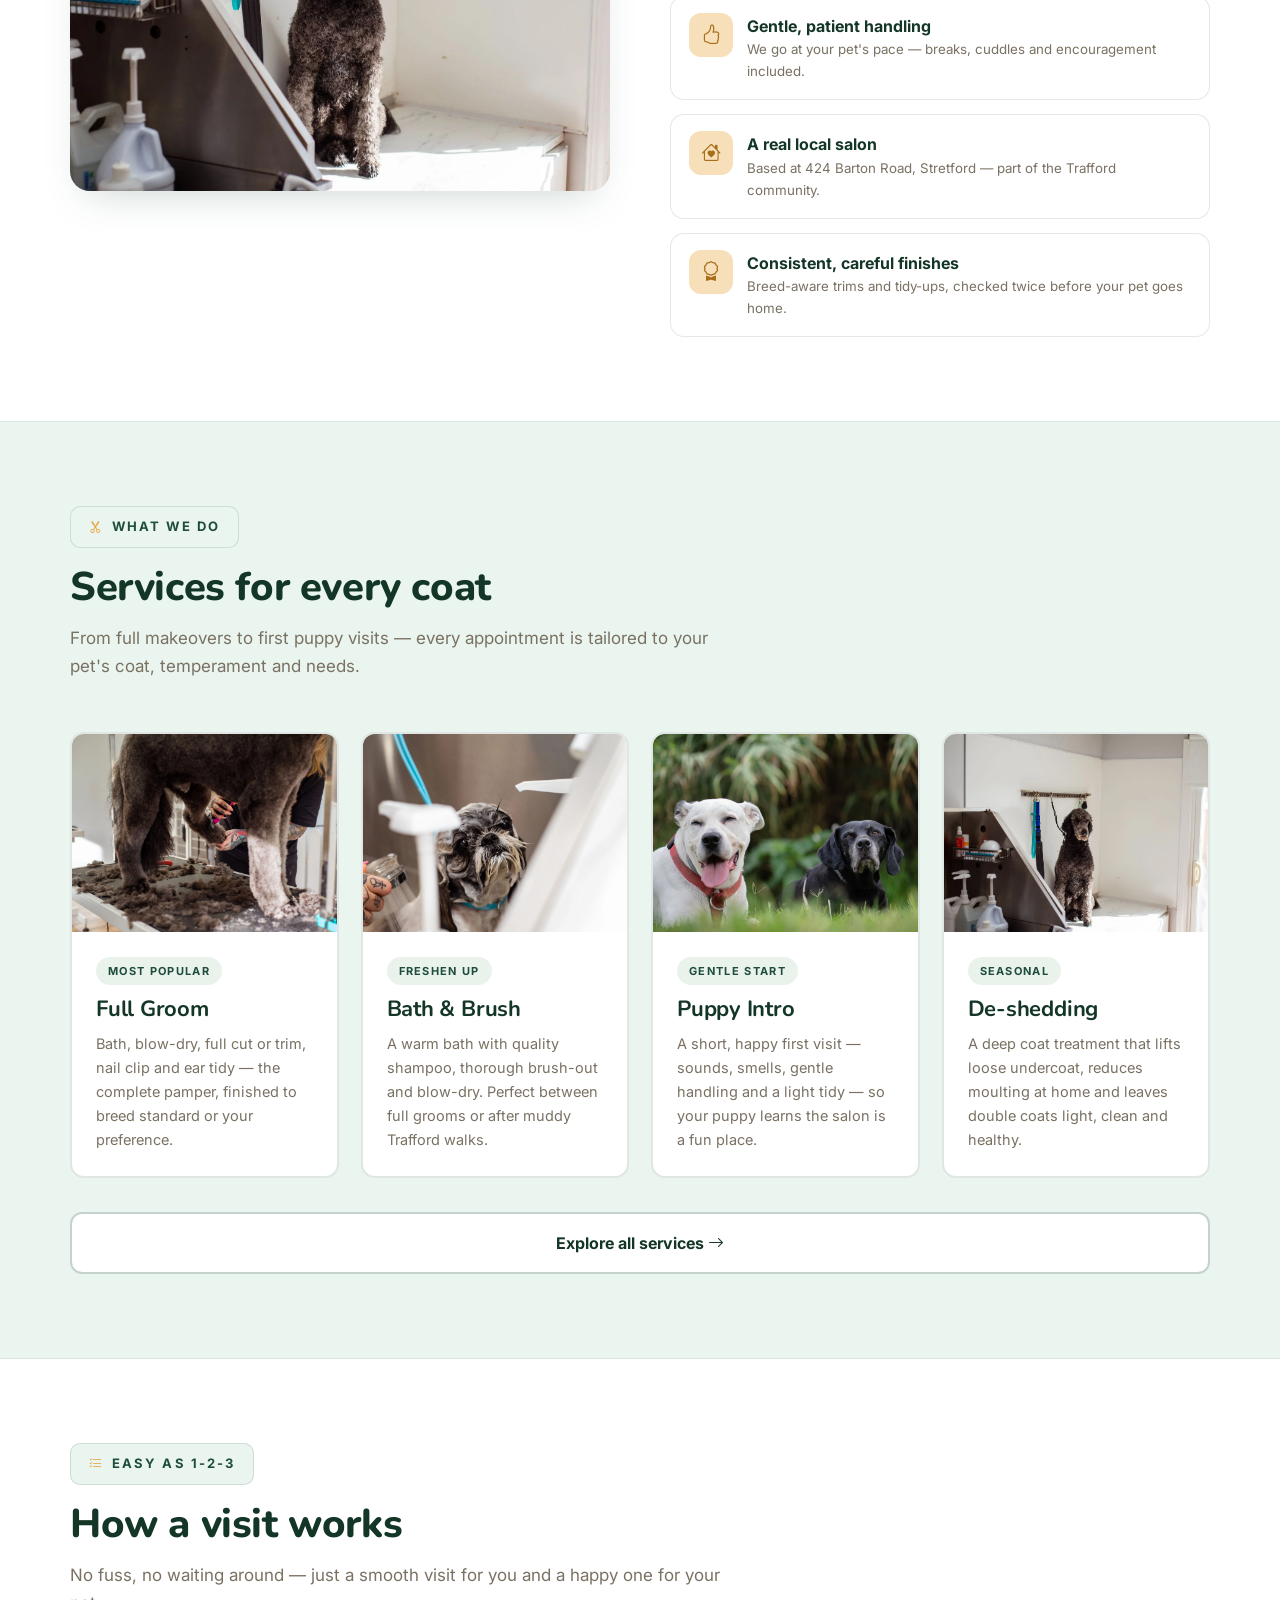
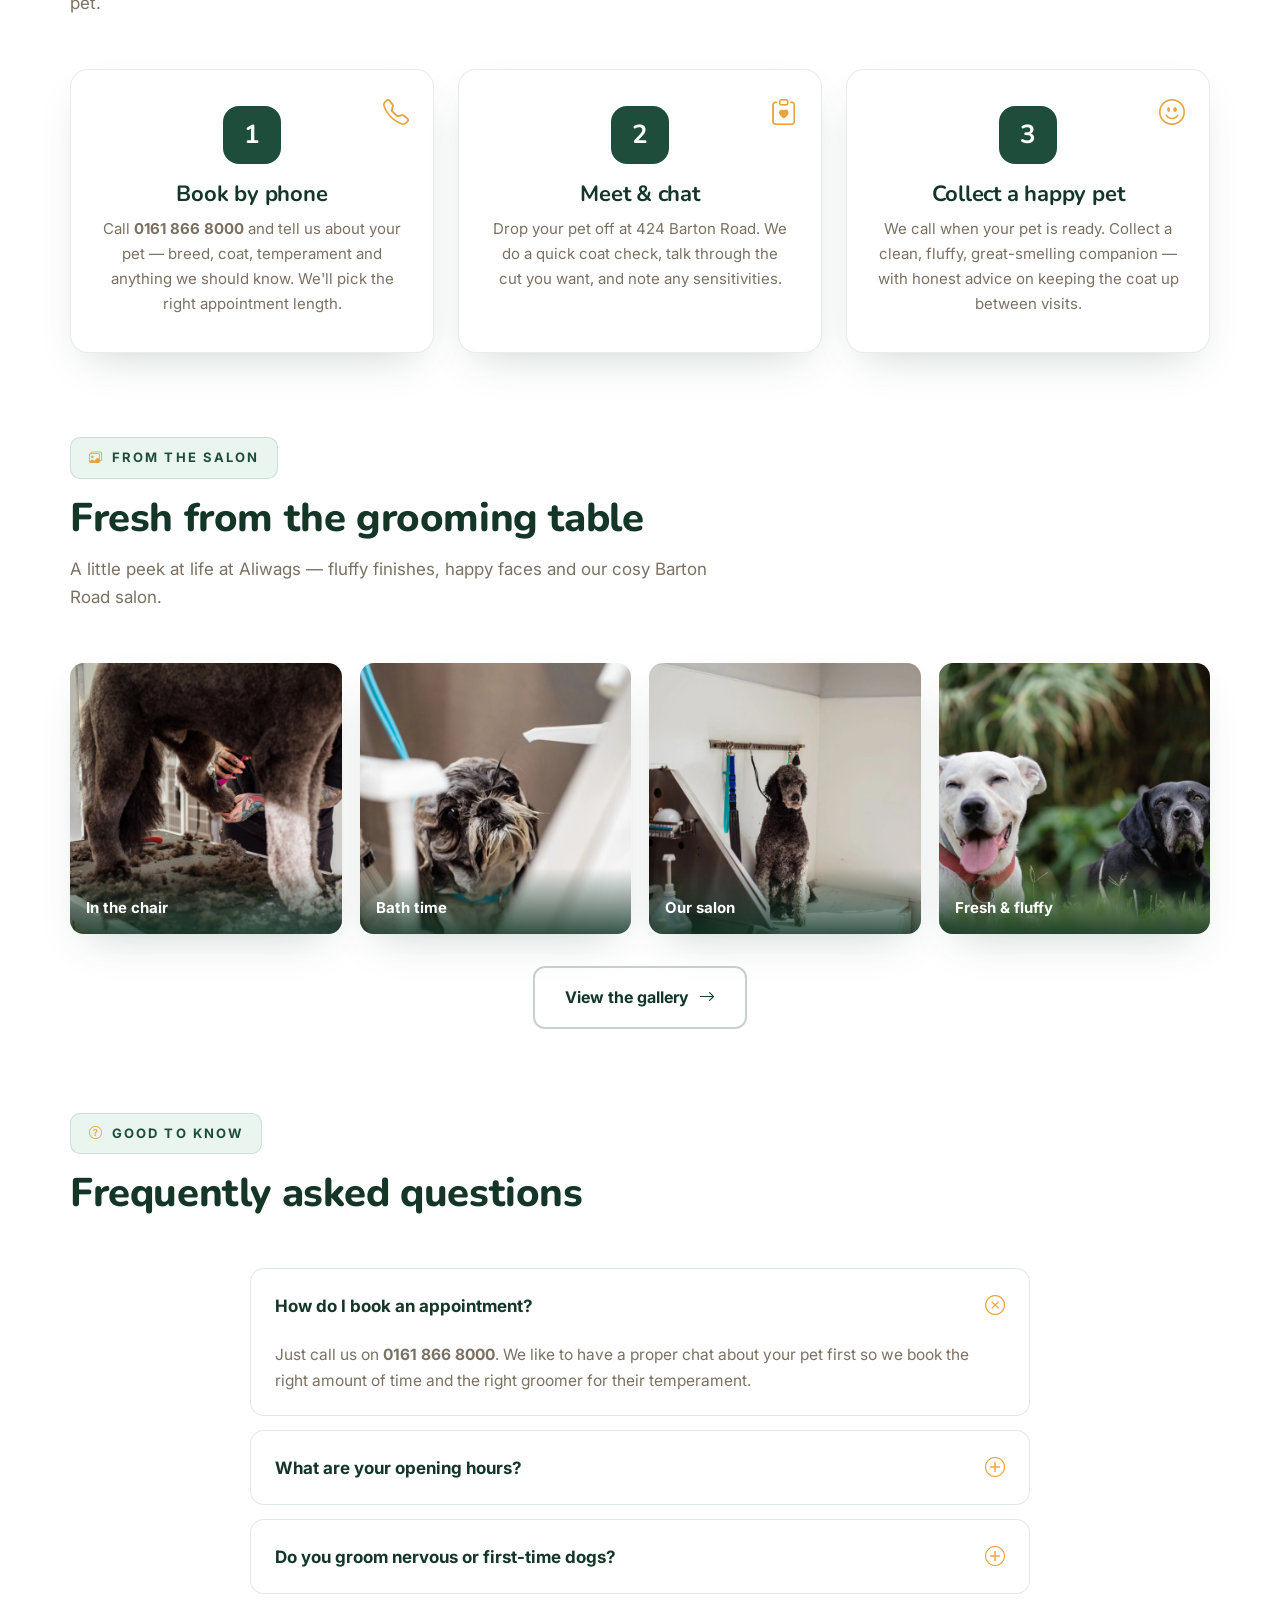
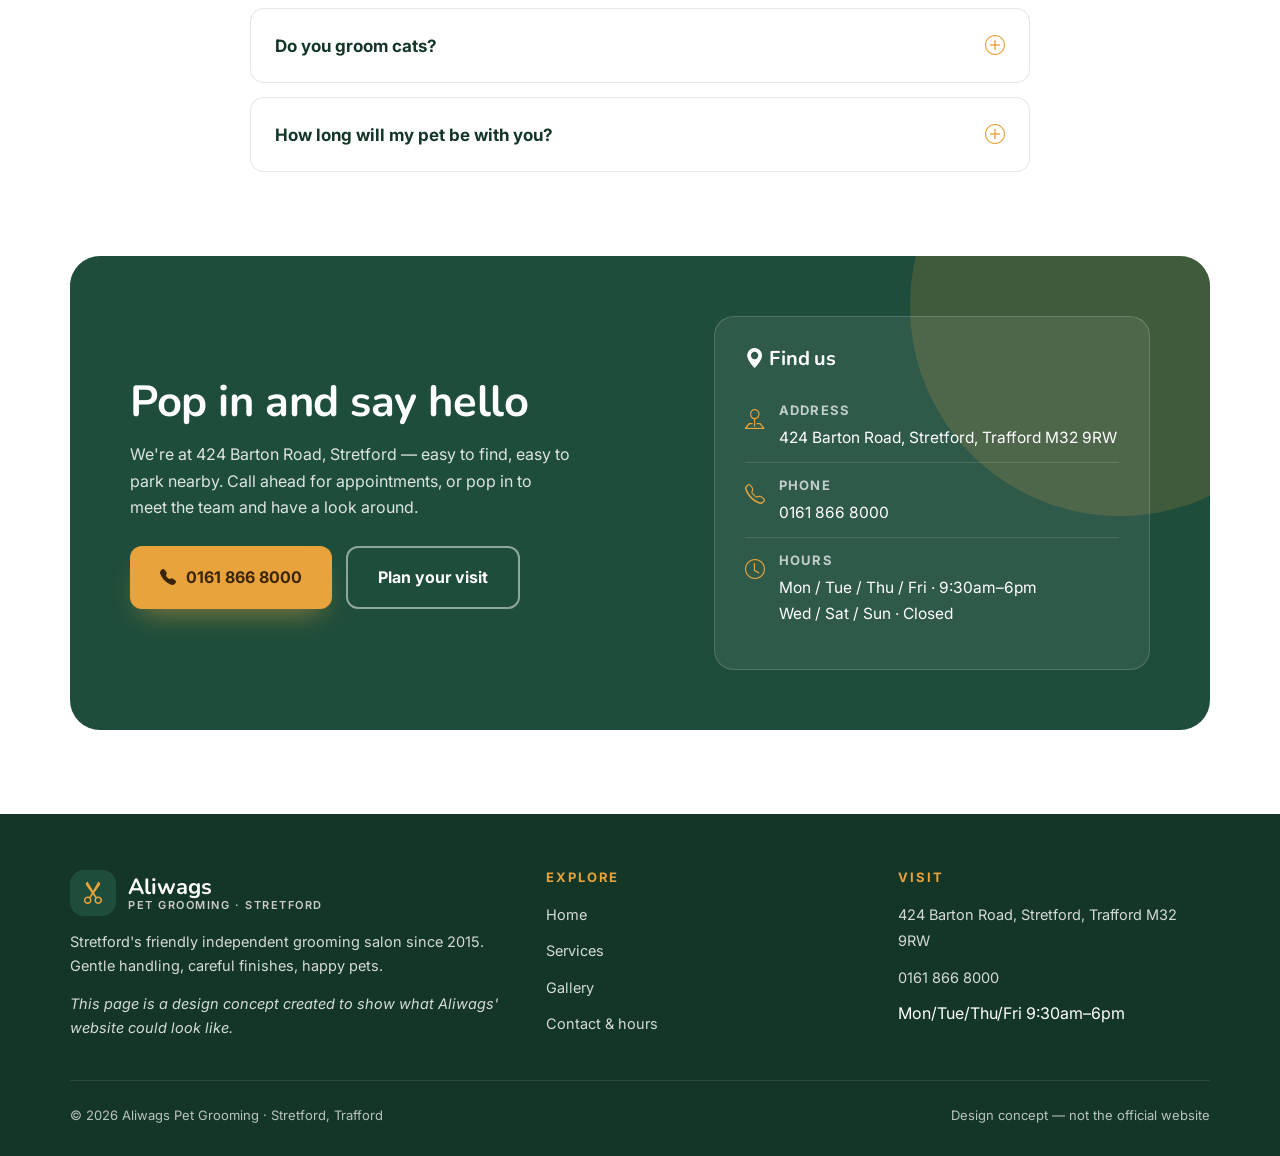
==== commit c3b582fe: "Demo website concept for Aliwags Pet Grooming (Stretford)" ====
--- a/index.html
+++ b/index.html
@@ -8,8 +8,10 @@
 <link rel="preconnect" href="https://fonts.googleapis.com">
 <link rel="preconnect" href="https://fonts.gstatic.com" crossorigin>
 <link href="https://fonts.googleapis.com/css2?family=Nunito:wght@600;700;800;900&family=Inter:wght@400;500;600;700&display=swap" rel="stylesheet">
-<link rel="stylesheet" href="https://cdn.jsdelivr.net/npm/bootstrap-icons@1.11.3/font/bootstrap-icons.min.css">
+<link rel="stylesheet" href="vendor/bootstrap-icons/bootstrap-icons.min.css">
 <link rel="stylesheet" href="assets/css/style.css">
+<link rel="icon" type="image/png" href="favicon.png">
+<link rel="apple-touch-icon" href="apple-touch-icon.png">
 </head>
 <body>
 <span class="concept-badge"><i class="bi bi-brush"></i>Design concept</span>
--- a/assets/css/style.css
+++ b/assets/css/style.css
@@ -28,7 +28,7 @@
 
 /* ---------- concept badge ---------- */
 .concept-badge{
-  position:fixed;top:14px;right:14px;z-index:2000;
+  position:fixed;bottom:14px;right:14px;z-index:2000;
   background:var(--forest);color:#fff;font-size:12px;font-weight:600;letter-spacing:.08em;text-transform:uppercase;
   padding:8px 16px;border-radius:999px;box-shadow:0 8px 20px -8px rgba(0,0,0,.35);
   display:inline-flex;align-items:center;gap:7px;
